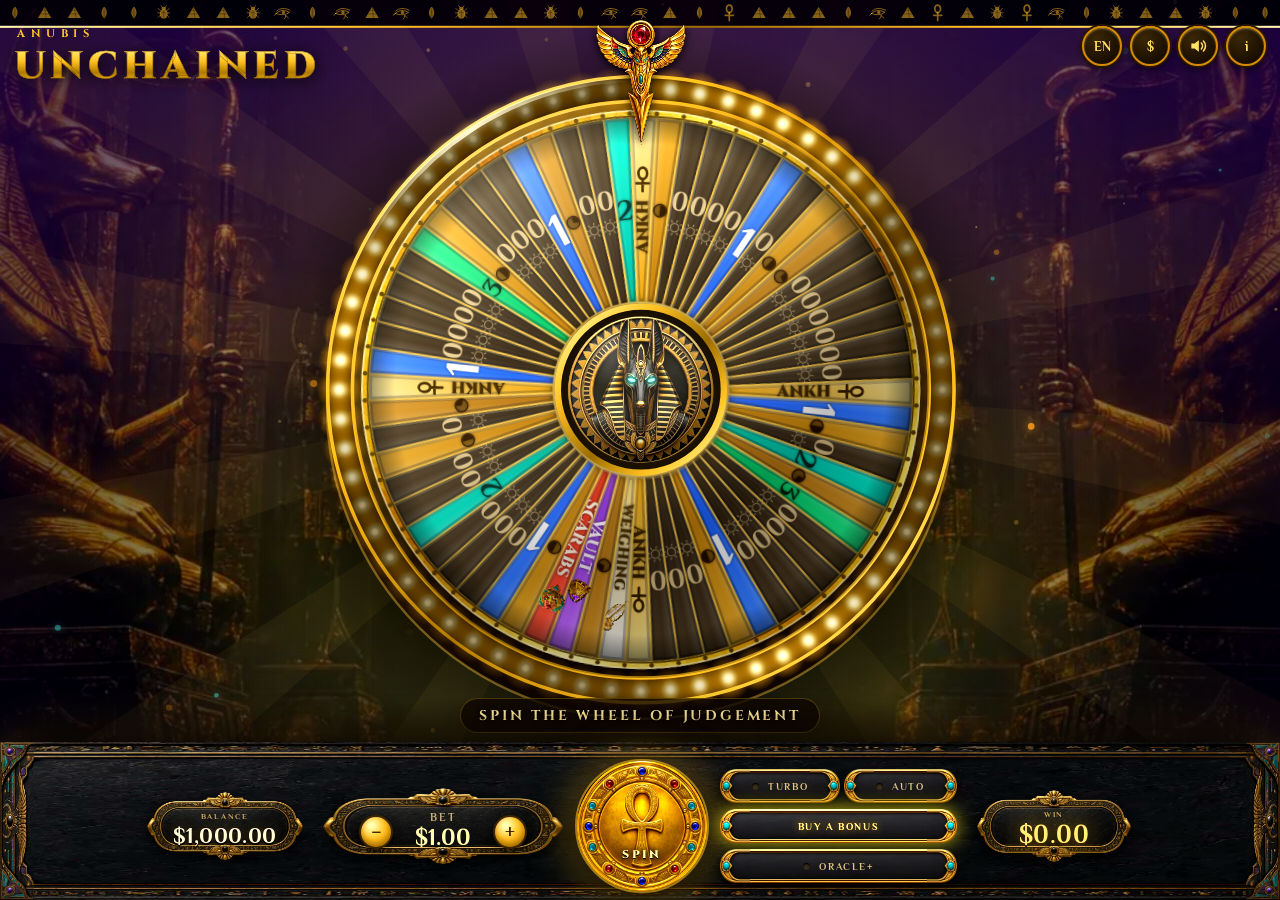
==== index.html @ 52f57bf4 "Merge branch 'worktree-agent-aad7bbba3de5d3a50' into claude/laughing-davinci-33zu96" ====
<!doctype html>
<html lang="fr">
<head>
<meta charset="utf-8">
<meta name="viewport" content="width=device-width,initial-scale=1,maximum-scale=1,user-scalable=no,viewport-fit=cover">
<meta name="theme-color" content="#0b0907">
<title>Anubis Unchained</title>
<link rel="icon" href="data:image/svg+xml,%3Csvg xmlns='http://www.w3.org/2000/svg' viewBox='-14 -20 28 40'%3E%3Cg fill='none' stroke='%23e6b94a' stroke-width='4.6' stroke-linecap='round'%3E%3Cellipse cx='0' cy='-11' rx='7.4' ry='9.4'/%3E%3Cpath d='M0 -1.5V17M-10.5 5.5H10.5'/%3E%3C/g%3E%3C/svg%3E">
<link rel="preload" href="fonts/cinzel-latin-900-normal.woff2" as="font" type="font/woff2" crossorigin>
<link rel="stylesheet" href="css/style.css">
<link rel="stylesheet" href="css/rgs.css">
<link rel="stylesheet" href="css/replay.css">
</head>
<body>
<canvas id="stage" role="img" aria-label="Anubis Unchained, the wheel of judgement"></canvas>

<div id="ui">
  <header id="top">
    <div class="brand">
      <span class="b-small" data-i="brandTop">ANUBIS</span>
      <span class="b-big">UNCHAINED</span>
    </div>
    <div class="top-right">
      <button class="ibtn" id="btnLang" type="button" aria-label="Langue">FR</button>
      <button class="ibtn" id="btnCur" type="button" aria-label="Devise"></button>
      <button class="ibtn" id="btnSound" type="button" aria-label="Son" aria-expanded="false" aria-haspopup="dialog" aria-controls="mixer"><svg viewBox="0 0 24 24"><path id="sndPath" d="M4 9v6h4l5 4V5L8 9H4z"/><path id="sndWave" d="M16 8.5a5 5 0 0 1 0 7M18.5 6a8.5 8.5 0 0 1 0 12" fill="none" stroke="currentColor" stroke-width="1.8" stroke-linecap="round"/></svg></button>
      <button class="ibtn" id="btnInfo" type="button" aria-label="Infos" aria-haspopup="dialog" aria-controls="modal">i</button>
    </div>
  </header>
  <div id="mixer" hidden role="dialog" aria-labelledby="mxTitle">
    <h2 id="mxTitle">Son</h2><button class="x" id="mxClose" type="button" aria-label="Close">×</button>
    <div class="mx-row"><label for="mxVol" id="mxVolL">Volume</label><input id="mxVol" type="range" min="0" max="100" step="5"><b id="mxVolV"></b></div>
    <div class="mx-row"><label for="mxTone" id="mxToneL">Aigus</label><input id="mxTone" type="range" min="0" max="100" step="5"><b id="mxToneV"></b></div>
    <div class="mx-row"><label for="mxPitch" id="mxPitchL">Hauteur</label><input id="mxPitch" type="range" min="-12" max="12" step="1"><b id="mxPitchV"></b></div>
    <div class="mx-row mx-btns"><button id="mxMute" type="button" class="chip"></button><button id="mxMusic" type="button" class="chip"></button><button id="mxReset" type="button" class="chip"></button></div>
  </div>

  <div id="oracle" class="pill" role="status" aria-label="Oracle boost" hidden><svg><use href="#i-eye" width="100%" height="100%"/></svg><span id="oracleText"></span></div>
  <div id="status" role="status" aria-live="polite"><span id="statusText"></span></div>

  <div id="history" role="group" aria-label="Recent rounds"></div>

  <footer id="hud">
    <div class="stat" id="statBal"><label data-i="balance">SOLDE</label><b id="bal">0</b></div>
    <div class="betbox">
      <button class="step" id="betDn" type="button" aria-label="Decrease amount">−</button>
      <div class="betval"><label data-i="bet">MISE</label><b id="bet">0</b><small id="betCost"></small></div>
      <button class="step" id="betUp" type="button" aria-label="Increase amount">+</button>
    </div>
    <button id="spin" type="button" aria-label="Spin">
      <span class="ring"></span>
      <svg class="ank"><use href="#i-ankh" width="100%" height="100%"/></svg>
      <span class="spin-t" id="spinText">SPIN</span>
    </button>
    <div class="toggles">
      <button class="tgl" id="btnTurbo" type="button"><i></i><span data-i="turbo">TURBO</span></button>
      <button class="tgl" id="btnAuto" type="button"><i></i><span id="autoText">AUTO</span></button>
      <button class="tgl buy" id="btnBuy" type="button"><i></i><span id="buyText">ACHETER UN BONUS</span></button>
      <button class="tgl plus" id="btnPlus" type="button"><i></i><span id="plusText">ORACLE+</span></button>
    </div>
    <div class="stat win" id="statWin"><label data-i="win">GAIN</label><b id="win">0</b></div>
  </footer>

  <div id="modal" hidden>
    <div class="sheet" role="dialog" aria-modal="true">
      <button class="x" id="modalClose" type="button" aria-label="Close">×</button>
      <div id="modalBody"></div>
    </div>
  </div>
</div>

<svg width="0" height="0" style="position:absolute" aria-hidden="true">
  <symbol id="i-ankh" viewBox="-14 -20 28 40"><g fill="none" stroke="currentColor" stroke-width="4.6" stroke-linecap="round" stroke-linejoin="round"><ellipse cx="0" cy="-11" rx="7.4" ry="9.4"/><path d="M0 -1.5V17M-10.5 5.5H10.5"/></g></symbol>
  <symbol id="i-eye" viewBox="0 0 48 24"><g fill="none" stroke="currentColor" stroke-width="2.6" stroke-linecap="round" stroke-linejoin="round"><path d="M3 12Q22 -2 45 10Q26 24 3 12Z"/><circle cx="25" cy="11" r="4.4" fill="currentColor"/></g></symbol>
</svg>

<div id="splash" hidden><div class="spTxt"><div class="spSub1">ANUBIS</div><h1 class="spTitle">UNCHAINED</h1><p class="spSub" id="spSub"></p><button class="spBtn" id="spBtn" type="button"></button><p class="spDemo" id="spDemo"></p></div></div>
<script src="js/math.js"></script>
<script src="js/rgs.js"></script>
<script src="js/art.js"></script>
<script src="js/audio.js"></script>
<script src="js/fx.js"></script>
<script src="js/i18n.js"></script>
<script src="js/social.js"></script>
<script src="js/currency.js"></script>
<script src="js/grade.js"></script>
<script src="js/imgs.js"></script>
<script src="js/game.js"></script>
<script src="js/bonuses.js"></script>
<script src="js/stats.js"></script>
<script src="js/rules.js"></script>
<script src="js/replay.js"></script>
<script src="js/main.js"></script>
</body>
</html>
---- css/style.css ----
@font-face{font-family:Cinzel;font-weight:600;font-display:block;src:url(../fonts/cinzel-latin-600-normal.woff2) format('woff2')}
@font-face{font-family:Cinzel;font-weight:700;font-display:block;src:url(../fonts/cinzel-latin-700-normal.woff2) format('woff2')}
@font-face{font-family:Cinzel;font-weight:900;font-display:block;src:url(../fonts/cinzel-latin-900-normal.woff2) format('woff2')}
@font-face{font-family:Philosopher;font-weight:400;font-display:block;src:url(../fonts/philosopher-latin-400-normal.woff2) format('woff2')}
@font-face{font-family:Philosopher;font-weight:700;font-display:block;src:url(../fonts/philosopher-latin-700-normal.woff2) format('woff2')}

:root{
  --f-title:Cinzel,"Trajan Pro",Georgia,serif; --f-num:Philosopher,Cinzel,Georgia,serif; --f-text:Philosopher,Georgia,serif;
  --ink:#0b0907; --obsid:#14100c; --obsid2:#1d1710; --line:rgba(230,185,74,.28);
  --gold:#e6b94a; --gold-hi:#fff1b8; --gold-lo:#8a6a1e; --gold-deep:#5b4311;
  --lapis:#2352b8; --turq:#18b5a4; --carn:#c8392b; --amet:#7b3fa6;
  --txt:#f6ead0; --dim:#b9a780;
  --gold-grad:linear-gradient(180deg,#fff1b8 0%,#e6b94a 38%,#9a7620 62%,#e6b94a 86%,#fff1b8 100%);
  --safe-b:env(safe-area-inset-bottom,0px);
  /* langage commun des menus */
  --edge:#b8861e; --r-card:14px; --pop:.16s; --tap:40px;
  --pnl:linear-gradient(180deg,#221a10,#100c08); --go:linear-gradient(180deg,#fff1b8,#e6b94a 55%,#c9962a);
  --frame:url(../img/hudframe.webp);
}
*{box-sizing:border-box;-webkit-tap-highlight-color:transparent}
html,body{margin:0;height:100%;background:var(--ink);color:var(--txt);font-family:var(--f-text);overflow:hidden;overscroll-behavior:none;touch-action:manipulation;user-select:none;-webkit-user-select:none}
#stage{position:fixed;inset:0;width:100%;height:100%;display:block}
#ui{position:fixed;inset:0;pointer-events:none;display:flex;flex-direction:column;justify-content:space-between}
#ui button,#ui .sheet,#history{pointer-events:auto}
button:focus-visible,input:focus-visible{outline:3px solid var(--gold-hi);outline-offset:3px}
button{font:inherit;color:inherit;cursor:pointer;border:0;background:none}
b,label{display:block}
label{font-size:11px;letter-spacing:.2em;text-transform:uppercase;color:var(--dim);font-weight:700}

/* ---------- barre haute ---------- */
#top{display:flex;justify-content:space-between;align-items:flex-start;padding:max(26px,calc(env(safe-area-inset-top) + 22px)) 14px 0}
.brand{display:flex;flex-direction:column;line-height:1;filter:drop-shadow(0 2px 8px #000)}
.b-small{font:700 11px var(--f-title);letter-spacing:.5em;color:var(--gold);margin-left:3px}
.b-big{font:900 clamp(22px,3.4vw,38px) var(--f-title);letter-spacing:.14em;background:var(--gold-grad);-webkit-background-clip:text;background-clip:text;color:transparent;-webkit-text-stroke:.5px rgba(91,67,17,.6)}
.top-right{display:flex;gap:8px}
.ibtn{width:40px;height:40px;border-radius:50%;display:grid;place-items:center;font:800 13px var(--f-text);color:var(--gold);background:radial-gradient(circle at 35% 30%,#2b2114,#0f0b07);border:1px solid var(--line);box-shadow:0 2px 10px #000a,inset 0 1px 0 rgba(255,241,184,.15);transition:.15s}
.ibtn:hover{border-color:var(--gold);transform:translateY(-1px)}
.ibtn svg{width:20px;height:20px;fill:currentColor}
.ibtn.off #sndWave{display:none}

/* ---------- statut / oracle ---------- */
#status{position:absolute;left:0;right:0;bottom:calc(var(--hud-h,110px) + 8px);display:flex;justify-content:center;pointer-events:none}
#statusText{padding:7px 18px;border-radius:99px;font:700 clamp(11px,1.6vw,14px) var(--f-title);letter-spacing:.2em;text-transform:uppercase;color:var(--gold-hi);background:linear-gradient(180deg,rgba(20,14,8,.78),rgba(8,6,4,.78));border:1px solid var(--line);text-shadow:0 1px 4px #000;transition:opacity .25s;max-width:92vw;text-align:center}
#statusText:empty{opacity:0}
#status{transition:opacity .18s}html.winov #status{opacity:0}   /* pas de pastille d'état par-dessus l'overlay de gain */
.pill{position:absolute;top:max(60px,calc(env(safe-area-inset-top) + 56px));left:50%;transform:translateX(-50%);display:flex;align-items:center;gap:10px;padding:8px 18px 8px 12px;border-radius:99px;pointer-events:none;
  background:linear-gradient(180deg,#3a2a12,#1a1208);border:1px solid var(--gold);box-shadow:0 0 28px rgba(230,185,74,.45),inset 0 1px 0 rgba(255,241,184,.4);font:900 clamp(13px,2vw,17px) var(--f-title);letter-spacing:.12em;color:var(--gold-hi);white-space:nowrap;animation:pillIn .5s cubic-bezier(.2,1.4,.4,1)}
.pill[hidden]{display:none}
.pill svg{width:34px;height:17px;color:var(--turq);flex:none}
@keyframes pillIn{from{transform:translate(-50%,-14px) scale(.6);opacity:0}to{transform:translate(-50%,0) scale(1);opacity:1}}

/* ---------- historique ---------- */
#history{position:absolute;left:14px;top:76px;display:flex;flex-direction:column;gap:5px;pointer-events:none}
.h-chip{min-width:46px;padding:4px 9px;border-radius:7px;font:800 12px var(--f-text);text-align:center;background:rgba(14,10,6,.8);border:1px solid var(--line);color:var(--dim);animation:chipIn .35s ease-out}
.h-chip.w{color:var(--gold-hi);border-color:rgba(230,185,74,.6)}
.h-chip.b{color:#fff;border-color:var(--turq);background:linear-gradient(90deg,rgba(24,181,164,.35),rgba(14,10,6,.8))}
.h-chip.z{opacity:.55}
@keyframes chipIn{from{transform:translateX(-20px);opacity:0}}
@media (max-width:760px){#history{flex-direction:row;top:auto;left:10px;right:10px;bottom:calc(var(--hud-h,130px) + 48px);justify-content:center}.h-chip{min-width:0;padding:3px 7px;font-size:11px}.h-chip:nth-child(n+7){display:none}}

/* ---------- HUD bas ---------- */
#hud{pointer-events:auto;display:grid;grid-template-columns:1fr auto auto auto 1fr;align-items:center;gap:clamp(10px,2.2vw,32px);padding:12px clamp(12px,3vw,40px) calc(12px + var(--safe-b));
  background:linear-gradient(180deg,rgba(11,9,7,0) 0,rgba(11,9,7,.88) 24%,#0b0907 100%);border-top:1px solid transparent;position:relative}
#hud::before{content:'';position:absolute;left:8%;right:8%;top:0;height:1px;background:linear-gradient(90deg,transparent,var(--gold),transparent);opacity:.6}
.stat b{font:600 clamp(20px,2.9vw,32px) var(--f-num);font-variant-numeric:tabular-nums;color:var(--txt);margin-top:2px;letter-spacing:.02em}
#statBal{justify-self:end;text-align:right}
.stat.win{justify-self:start}
.stat.win b{color:var(--gold-hi);text-shadow:0 0 18px rgba(230,185,74,.5)}
.stat.win.pop b{animation:winPop .5s cubic-bezier(.2,1.6,.4,1)}
@keyframes winPop{50%{transform:scale(1.25)}}
.betbox{display:flex;align-items:center;gap:10px;padding:6px 8px;border-radius:14px;background:linear-gradient(180deg,#1d1710,#100c08);border:1px solid var(--line)}
.betval{min-width:78px;text-align:center}
.betval b{font:600 clamp(18px,2.5vw,26px) var(--f-num);font-variant-numeric:tabular-nums;color:var(--gold-hi)}
.step{width:38px;height:38px;border-radius:10px;font:800 22px/1 var(--f-text);color:var(--gold);background:#2a2013;border:1px solid var(--line);transition:.12s}
.step:hover{background:#3a2c18}.step:active{transform:scale(.92)}
.step:disabled{opacity:.35;cursor:not-allowed}

#spin{position:relative;width:clamp(78px,10vw,104px);aspect-ratio:1;border-radius:50%;display:flex;flex-direction:column;align-items:center;justify-content:center;gap:3px;
  background:radial-gradient(circle at 35% 28%,#fff1b8 0,#e6b94a 34%,#c9962a 72%,#b8861e 100%);color:#140a00;
  box-shadow:0 0 0 3px #3a2a0c,0 0 0 5px var(--gold),0 8px 24px #000c,0 0 32px rgba(230,185,74,.4),inset 0 -6px 14px rgba(90,60,5,.55),inset 0 4px 8px rgba(255,255,255,.55);
  transition:transform .12s,filter .2s;animation:idle 2.4s ease-in-out infinite}
#spin .ank{width:30%;height:38%;filter:drop-shadow(0 1px 0 rgba(255,241,184,.8))}
.spin-t{font:900 clamp(9px,1.15vw,12px) var(--f-title);letter-spacing:.14em;line-height:1}
#spin .ring{position:absolute;inset:-9px;border-radius:50%;border:2px solid rgba(230,185,74,.55);animation:ring 2.4s ease-out infinite;pointer-events:none}
#spin:hover{filter:brightness(1.1)}#spin:active{transform:scale(.94)}
#spin:disabled{animation:none;filter:grayscale(.55) brightness(.7);cursor:default}
#spin:disabled .ring{display:none}
#spin.stop{animation:none;background:radial-gradient(circle at 35% 28%,#ffd0c4,#e0503a 40%,#8c1d12 100%);color:#fff}
@keyframes idle{50%{transform:scale(1.04)}}
@keyframes ring{from{transform:scale(.9);opacity:.9}to{transform:scale(1.28);opacity:0}}

.toggles{display:grid;grid-template-columns:auto auto;gap:7px}
.tgl.plus,.tgl.buy{grid-column:1/-1;justify-content:center}
.tgl.buy{color:#1a0f00;background:linear-gradient(180deg,#fff1b8,#e6b94a 55%,#c9962a);border-color:#fff1b8;box-shadow:0 0 14px rgba(230,185,74,.35)}
.tgl.buy i{display:none}
.tgl.buy:disabled{filter:grayscale(.7) brightness(.6);cursor:not-allowed}
.buyGrid{display:grid;grid-template-columns:repeat(auto-fit,minmax(150px,1fr));gap:12px;margin-top:14px}
.buyCard{display:flex;flex-direction:column;align-items:center;gap:6px;padding:28px 14px 34px;background:url(../img/plaque.webp) center/100% 100% no-repeat;border:0;text-align:center;transition:filter .15s,transform .15s;filter:drop-shadow(0 4px 8px rgba(0,0,0,.6))}
.buyCard:hover:not(:disabled){transform:translateY(-2px);filter:drop-shadow(0 0 14px rgba(230,185,74,.55)) brightness(1.12)}
.buyCard:focus-visible{outline-offset:-6px}
.buyCard:disabled{opacity:.4;cursor:not-allowed}
.buyCard canvas{width:72px;height:72px}
.buyCard h4{min-height:32px;display:grid;place-items:center;margin:0;font:900 13px var(--f-title);letter-spacing:.1em;color:var(--gold-hi)}
.buyCard small{font-size:11px;color:var(--dim);line-height:1.35;min-height:44px}
.buyCard .pr{font:600 clamp(18px,2vw,21px) var(--f-num);color:var(--gold-hi);font-variant-numeric:tabular-nums;white-space:nowrap;line-height:1.15}
.buyCard .pr i{display:block;font:700 12px var(--f-text);font-style:normal;color:var(--dim)}
.buyCard .go{margin-top:auto}
.betval small{display:block;font:700 10px var(--f-text);color:var(--turq);letter-spacing:.1em;margin-top:1px;min-height:12px}
.tgl{display:flex;align-items:center;gap:9px;padding:7px 12px;border-radius:99px;font:800 11px var(--f-text);letter-spacing:.14em;color:var(--dim);background:#14100c;border:1px solid var(--line);transition:.15s;white-space:nowrap}
.tgl i{width:9px;height:9px;border-radius:50%;background:#3a3126;box-shadow:inset 0 1px 2px #000}
.tgl.on{color:var(--gold-hi);border-color:var(--gold);background:linear-gradient(180deg,#2e2312,#171109)}
.tgl.on i{background:var(--turq);box-shadow:0 0 10px var(--turq)}

@media (max-width:760px),(max-width:900px) and (min-height:521px){
  #hud{grid-template-columns:1fr auto 1fr;grid-template-areas:"bal spin win" "bet bet tgl";row-gap:10px;padding-top:6px}
  #statBal{grid-area:bal;justify-self:start;text-align:left}.stat.win{grid-area:win;justify-self:end;text-align:right}
  #spin{grid-area:spin;width:84px}
  .betbox{grid-area:bet;justify-self:start}.toggles{grid-area:tgl;justify-self:end}
  .tgl{padding:7px 10px;font-size:10px}.betval{min-width:64px}.step{width:34px;height:34px}
  .brand .b-big{font-size:22px}.ibtn{width:36px;height:36px}
}
@media (max-height:520px) and (orientation:landscape){
  #top{padding-top:max(24px,calc(env(safe-area-inset-top) + 20px))}
  .brand .b-small{display:none}.brand .b-big{font-size:20px}.ibtn{width:32px;height:32px}
  #hud{grid-template-columns:1fr auto auto auto 1fr;grid-template-areas:none;gap:10px;row-gap:0;padding:4px 14px calc(4px + var(--safe-b))}
  #statBal,.stat.win,.betbox,#spin,.toggles{grid-area:auto}
  #statBal{justify-self:end;text-align:right}.stat.win{justify-self:start;text-align:left}
  .stat b{font-size:16px}label{font-size:9px}
  .betbox{padding:3px 5px;gap:6px}.step{width:28px;height:28px;font-size:18px}.betval{min-width:52px}.betval b{font-size:15px}.betval small{display:none}
  #spin{width:58px}#spin .ank{width:26%;height:34%}.spin-t{font-size:8px}#spin .ring{inset:-5px}
  .toggles{grid-template-columns:auto auto;gap:4px}.tgl.plus,.tgl.buy{grid-column:auto}.tgl{padding:4px 9px;font-size:9px;gap:6px}
  #history{display:none}
  #status{justify-content:flex-start;padding-left:12px;bottom:calc(var(--hud-h,80px) + 4px)}
  #statusText{max-width:max(96px,calc(50vw - 52vh - 16px));white-space:normal;text-align:left;font-size:10px;padding:4px 10px;letter-spacing:.12em}   /* ne dépasse pas la marge libre à gauche du plateau des bonus */
  html.pilltop #status{bottom:auto;top:58px}   /* Crypte : la légende occupe tout le bas, la pastille passe sous le logo */
  .pill{top:34px;font-size:12px;padding:5px 12px 5px 8px}
}


/* ======================= menus & fenêtres : un seul langage =======================
   cadre de basalte or (même image que le HUD), titre Cinzel, chips, bouton principal doré, ouverture/fermeture .16 s */
#modal{position:fixed;inset:0;pointer-events:auto;background:rgba(5,4,3,.86);display:grid;place-items:center;z-index:9;animation:mFade var(--pop) ease-out;
  padding:max(12px,env(safe-area-inset-top)) max(12px,env(safe-area-inset-right)) max(12px,var(--safe-b)) max(12px,env(safe-area-inset-left))}
#modal[hidden]{display:none}
@keyframes mFade{from{opacity:0}}
@keyframes mIn{from{opacity:0;transform:translateY(10px) scale(.97)}}
@keyframes mOut{to{opacity:0;transform:translateY(6px) scale(.98)}}
/* fermeture : l'attribut hidden est posé tout de suite (états, tests), la classe .closing ne fait que jouer la sortie */
#modal[hidden].closing{display:grid;pointer-events:none;animation:mOut var(--pop) ease-in forwards}
#mixer[hidden].closing{display:block;pointer-events:none;animation:mOut var(--pop) ease-in forwards}
.sheet,#mixer{border:solid;border-width:20px 34px;border-image:var(--frame) 22% 14% fill / 20px 34px stretch;color:var(--txt);box-shadow:0 14px 50px rgba(0,0,0,.75);animation:mIn var(--pop) ease-out}
.sheet{position:relative;width:min(760px,100%);max-height:min(88vh,100%);overflow:auto;overscroll-behavior:contain;padding:16px clamp(8px,3vw,22px) 20px}
.sheet h2,#mixer h2{margin:0 0 4px;padding-right:44px;font:900 clamp(17px,4.8vw,22px)/1.25 var(--f-title);letter-spacing:.14em;color:var(--gold-hi)}
.sheet h3{margin:20px 0 8px;font:800 12px var(--f-text);letter-spacing:.2em;text-transform:uppercase;color:var(--gold)}
.sheet p{margin:6px 0;font-size:14px;line-height:1.55;color:var(--txt)}
.sheet p.sub{color:var(--dim)}
.x{position:absolute;right:4px;top:4px;width:var(--tap);height:var(--tap);display:grid;place-items:center;border-radius:50%;font-size:22px;line-height:1;color:var(--gold);background:radial-gradient(circle at 35% 28%,#3a2c16,#120d07);border:2px solid var(--edge);box-shadow:0 0 0 2px #2a1c06,0 3px 10px #000a;transition:border-color .15s}
.x:hover{border-color:var(--gold-hi)}
.sheet table{width:100%;border-collapse:collapse;font-size:13px}
.sheet td,.sheet th{padding:7px 8px;border-bottom:1px solid rgba(230,185,74,.14);text-align:left}
.sheet th{font:800 10px var(--f-text);letter-spacing:.16em;color:var(--dim);text-transform:uppercase}
.sheet td.n{font-variant-numeric:tabular-nums;color:var(--gold-hi);font-weight:800}
.sw{display:inline-block;width:12px;height:12px;border-radius:3px;margin-right:8px;vertical-align:-1px}
.kv{display:grid;grid-template-columns:repeat(auto-fit,minmax(150px,1fr));gap:10px;margin-top:10px}
.kv div{padding:10px 12px;border-radius:10px;background:#0f0b07;border:1px solid var(--line)}
.kv b{font:800 18px var(--f-text);color:var(--gold-hi);margin-top:3px}
.opt{display:flex;justify-content:space-between;align-items:center;flex-wrap:wrap;gap:6px 14px;padding:9px 0;border-bottom:1px solid rgba(230,185,74,.12);font-size:14px}
.chips{display:flex;gap:6px;flex-wrap:wrap}
.acts{display:flex;gap:8px;flex-wrap:wrap;margin-top:16px}
/* chips (réglages, mixeur, fenêtres) et bouton principal (acheter, réglages, lancer le bonus) : une seule forme partout */
.chips button,.chip{min-height:var(--tap);padding:0 14px;border-radius:99px;border:1px solid var(--line);font:800 12px var(--f-text);color:var(--dim);background:#14100c;cursor:pointer;transition:border-color .15s,background .15s}
.chips button:hover,.chip:hover{border-color:var(--gold)}
.chips button.on,.chip.on{color:#2a1a02;background:var(--gold);border-color:var(--gold)}
.btn-go,.buyCard .go{display:inline-grid;place-items:center;min-height:var(--tap);padding:0 22px;border-radius:99px;font:900 12px var(--f-title);letter-spacing:.14em;color:#140a00;background:var(--go);box-shadow:inset 0 0 0 2px #fff1b8,0 4px 14px rgba(230,185,74,.35)}
.btn-go:hover{filter:brightness(1.08)}
.buyCard .go{min-height:34px;padding:0 16px;font-size:11px}

/* grands écrans : fenêtres plus larges et texte plus gros */
@media (min-width:1800px){.sheet{width:980px}.sheet p,.opt,.sheet table{font-size:16px}.buyCard small{font-size:12px}.chips button,.chip{font-size:13px}}

/* mixeur de son : même cadre, même titre, même chips que les fenêtres */
#mixer{position:absolute;top:calc(max(26px,env(safe-area-inset-top) + 22px) + 48px);right:10px;z-index:30;width:min(320px,calc(100vw - 20px));max-height:calc(100dvh - 120px);overflow:auto;padding:8px 4px 6px;pointer-events:auto;border-width:14px 22px;border-image-width:14px 22px;background:none}
#mixer[hidden]{display:none}
#mixer .x{right:0;top:0}
#mixer h2{margin:0;min-height:var(--tap);display:flex;align-items:center;font-size:16px}
.mx-row{display:grid;grid-template-columns:72px 1fr 44px;align-items:center;gap:8px;min-height:var(--tap);font:700 12px var(--f-text)}
.mx-row label{color:#cdb98a;letter-spacing:.1em}.mx-row b{text-align:right;color:var(--gold-hi)}
.mx-row input[type=range]{width:100%;accent-color:var(--gold);height:var(--tap);cursor:pointer;margin:0}
.mx-btns{grid-template-columns:repeat(3,minmax(0,1fr));padding-top:6px;gap:6px}
.mx-btns .chip{padding:0 4px}
.mx-grade{grid-template-columns:1fr;gap:0}.mx-chips{display:grid;grid-template-columns:repeat(4,1fr);gap:4px}.mx-chips .chip{padding:0 2px;font-size:11px}
/* téléphone en paysage : le mixeur passe sur deux colonnes pour tenir sous la barre du haut */
@media (max-height:520px) and (orientation:landscape){
  #mixer{top:56px;width:min(560px,calc(100vw - 20px));display:grid;grid-template-columns:1fr 1fr;gap:0 18px;max-height:calc(100dvh - 64px)}
  #mixer[hidden]{display:none}
  #mixer h2,.mx-grade,.mx-btns{grid-column:1/-1}.mx-grade{grid-template-columns:72px 1fr;align-items:center;gap:8px}
  .mx-row:not(.mx-btns):not(.mx-grade){grid-template-columns:62px 1fr 38px}
}

@media (prefers-reduced-motion:reduce){#spin,#spin .ring,#modal,.sheet,#mixer{animation:none}#modal[hidden].closing,#mixer[hidden].closing{display:none}.buyCard,.x,.chip,.chips button{transition:none}}

/* écran d'accueil */
#splash{position:fixed;inset:0;z-index:50;background:#050308 center/cover no-repeat;display:flex;align-items:flex-end;justify-content:center;transition:opacity .9s ease,transform .9s ease;cursor:pointer}
#splash[hidden]{display:none}
#splash::before{content:'';position:absolute;inset:0;background:linear-gradient(180deg,rgba(5,3,8,.15) 0%,rgba(5,3,8,0) 35%,rgba(5,3,8,.55) 68%,rgba(5,3,8,.92) 100%)}
#splash.out{opacity:0;transform:scale(1.06);pointer-events:none}
.spTxt{position:relative;text-align:center;padding:0 16px max(28px,env(safe-area-inset-bottom));max-width:92vw}
.spSub1{font:700 clamp(14px,2.6vw,24px) var(--f-title);letter-spacing:.5em;color:#e8d6a4;text-shadow:0 2px 12px #000}
.spTitle{margin:0;font:900 clamp(54px,12vw,138px)/1 var(--f-title);letter-spacing:.08em;background:linear-gradient(180deg,#fffbe0 5%,#f6c850 45%,#b8861e 62%,#ffe596 100%);-webkit-background-clip:text;background-clip:text;color:transparent;filter:drop-shadow(0 4px 0 #3a2706) drop-shadow(0 0 28px rgba(230,185,74,.55))}
.spSub{margin:6px 0 18px;font:600 clamp(13px,2vw,18px) var(--f-text);letter-spacing:.3em;text-transform:uppercase;color:#cdb98a}
.spBtn{font:900 clamp(15px,2.2vw,20px) var(--f-title);letter-spacing:.3em;color:#140a00;padding:14px 44px;border:0;border-radius:999px;background:linear-gradient(180deg,#fff3c4,#f0c24a 55%,#c8901e);box-shadow:0 0 0 2px #fff1b8 inset,0 8px 28px rgba(230,185,74,.45);cursor:pointer;animation:spPulse 2.2s ease-in-out infinite}
@keyframes spPulse{50%{box-shadow:0 0 0 2px #fff1b8 inset,0 8px 44px rgba(230,185,74,.8)}}
.spDemo{margin:14px 0 0;font:500 11px var(--f-text);letter-spacing:.12em;color:#9a8a68}
@media (prefers-reduced-motion:reduce){.spBtn{animation:none}#splash{transition:none}}

/* ======================= HUD illustré (art généré) ======================= */
#hud{isolation:isolate;background:none;padding:26px clamp(34px,4.4vw,64px) calc(16px + var(--safe-b));gap:clamp(8px,1.6vw,22px)}
#hud::before{content:'';position:absolute;inset:0;left:0;right:0;top:0;height:auto;z-index:-1;opacity:1;background:none;
  border-style:solid;border-width:20px 34px;border-image:url(../img/hudframe.webp) 22% 14% fill / 20px 34px stretch;
  box-shadow:0 -22px 40px -10px rgba(5,3,8,.85);filter:drop-shadow(0 -2px 10px rgba(230,185,74,.18))}
.stat,.betbox{background:url(../img/plaque.webp) center/100% 100% no-repeat;border:0;border-radius:0;min-width:clamp(112px,12vw,158px);padding:21px 26px 12px;text-align:center;filter:drop-shadow(0 4px 8px rgba(0,0,0,.6))}
.stat label{font:800 8px var(--f-text);letter-spacing:.22em;color:#bfa56a;display:block;line-height:1}
.stat b{display:block;font:600 clamp(19px,2.2vw,26px)/1.1 var(--f-num);text-shadow:0 2px 0 #000,0 0 14px rgba(230,185,74,.25);white-space:nowrap}
.stat.win{justify-self:start}.stat.win b{color:#ffe08a;text-shadow:0 2px 0 #3a2706,0 0 20px rgba(255,200,60,.6)}
.betbox{min-width:clamp(168px,17vw,220px);padding:23px 24px 8px;gap:6px}
.betval{min-width:0;flex:1}
.step{width:34px;height:34px;border-radius:50%;font:900 20px/1 var(--f-text);color:#2a1a00;border:0;
  background:radial-gradient(circle at 35% 28%,#fff6c8,#e6b94a 45%,#a8761a);box-shadow:0 0 0 2px #3a2a0c,0 3px 8px #000a,inset 0 -3px 6px rgba(90,60,5,.5)}
.step:hover{background:radial-gradient(circle at 35% 28%,#fffbe0,#f6cf60 45%,#b8861e)}
#spin{background:none;box-shadow:none;border-radius:50%;width:clamp(86px,10.5vw,116px);filter:drop-shadow(0 6px 14px #000c) drop-shadow(0 0 18px rgba(230,185,74,.5));color:#fff1b8}
#spin::before{content:'';position:absolute;inset:-6%;background:url(../img/spinbtn.webp) center/contain no-repeat;z-index:0;transition:filter .2s}
#spin>*{position:relative;z-index:1}
#spin .ank{display:none}
#spin .spin-t{position:absolute;left:0;right:0;bottom:19%;text-align:center;font:900 clamp(8px,1vw,11px) var(--f-title);letter-spacing:.2em;color:#fff1b8;text-shadow:0 1px 0 #000,0 0 6px #000,0 0 10px rgba(0,0,0,.9)}
#spin.stop{background:none}#spin.stop::before{filter:hue-rotate(158deg) saturate(1.6) brightness(.95)}
#spin:disabled{filter:grayscale(.5) brightness(.7) drop-shadow(0 6px 14px #000c)}
.toggles{gap:6px 4px}
.tgl{border:0;border-style:solid;border-width:0 30px;border-image:url(../img/pill.webp) 0 34% 0 34% fill / 0 30px stretch;background:none;border-radius:0;height:34px;padding:0 2px;color:#cdb98a;font:800 10px var(--f-text);letter-spacing:.16em;justify-content:center;filter:drop-shadow(0 3px 5px rgba(0,0,0,.6))}
.tgl i{width:7px;height:7px}
.tgl.on{background:none;border-color:transparent;color:#fff1b8;filter:drop-shadow(0 0 8px rgba(111,240,221,.7)) brightness(1.15)}
.tgl.buy{background:none;border-color:transparent;color:#ffe08a;box-shadow:none;filter:drop-shadow(0 0 10px rgba(255,200,60,.7)) brightness(1.2);text-shadow:0 0 8px rgba(255,200,60,.6);animation:buyGlow 2.6s ease-in-out infinite}
@keyframes buyGlow{50%{filter:drop-shadow(0 0 16px rgba(255,200,60,.95)) brightness(1.4)}}
.tgl:hover:not(:disabled){filter:brightness(1.3) drop-shadow(0 0 8px rgba(230,185,74,.6))}
.ibtn{background:radial-gradient(circle at 35% 28%,#3a2c16,#120d07);color:#f1d27a;border:2px solid #b8861e;box-shadow:0 0 0 2px #2a1c06,0 3px 10px #000a,inset 0 1px 2px rgba(255,241,184,.35)}
@media (max-width:900px) and (min-height:521px),(max-width:760px) and (orientation:portrait){
  #hud{padding:22px 22px calc(12px + var(--safe-b));grid-template-columns:repeat(6,minmax(0,1fr));grid-template-areas:"bal bal spin spin win win" "bet bet bet tgl tgl tgl";gap:8px 6px;justify-items:stretch}
  #hud::before{border-width:16px 24px;border-image-width:16px 24px}
  #statBal,.stat.win{grid-area:auto;justify-self:stretch;text-align:center}#statBal{grid-area:bal}.stat.win{grid-area:win}
  #spin{grid-area:spin;justify-self:center}
  .betbox{grid-area:bet;justify-self:stretch}.toggles{grid-area:tgl;justify-self:stretch}
  .stat,.betbox{min-width:0;padding:15px 16px 8px}.stat b{font-size:17px}
  #spin{width:80px!important}
  .betbox{padding:14px 10px 8px;justify-content:space-between}
  .toggles{grid-template-columns:minmax(0,1fr) minmax(0,1fr);min-width:0}.tgl{min-width:0;width:100%;box-sizing:border-box}.tgl.buy,.tgl.plus{grid-column:1/-1}
  .tgl{border-width:0 20px;border-image-width:0 20px;height:26px;font-size:8.5px;letter-spacing:.1em}
}
@media (max-height:520px) and (orientation:landscape){
  #hud{padding:10px 26px calc(3px + var(--safe-b));gap:6px}
  #hud::before{border-width:8px 18px;border-image-width:8px 18px}
  .stat,.betbox{padding:9px 12px 3px;min-width:78px}.stat label{font-size:6px}.stat b{font-size:13px}
  .betbox{min-width:112px}.step{width:22px;height:22px;font-size:14px}
  #spin{width:54px!important}#spin .spin-t{font-size:6px;bottom:20%}
  .toggles{gap:3px 3px}
  .tgl{border-width:0 14px;border-image-width:0 14px;height:20px;font-size:7px;letter-spacing:.1em}.tgl i{display:none}
}

/* compte à rebours de l'auto (sur le bouton AUTO) + textes recadrés */
.autoCount{display:inline-block;margin-left:2px;font:700 17px/1 var(--f-num);letter-spacing:.02em;color:#fff1b8;text-shadow:0 0 10px rgba(111,240,221,.9);animation:autoPop .45s cubic-bezier(.2,1.6,.4,1)}
@keyframes autoPop{0%{transform:scale(1.7);opacity:.3}100%{transform:scale(1);opacity:1}}
.stat,.stat.win,#statBal{text-align:center}
.stat{display:flex;flex-direction:column;align-items:center;justify-content:center}
.betbox{padding:23px 38px 14px;align-items:center;gap:4px}
.betbox .step{width:30px;height:30px;font-size:18px;flex:none;margin-top:3px}
.betval{display:flex;flex-direction:column;align-items:center;flex:1;min-width:0}
.betval b{font-size:clamp(17px,2.2vw,24px)}
.betval small{font:700 9px/1 var(--f-text);margin-top:2px;min-height:9px}
@media (max-width:760px),(max-width:900px) and (min-height:521px){.betbox{padding:15px 28px 10px}.betbox .step{width:26px;height:26px}}
@media (max-height:520px) and (orientation:landscape){.betbox{padding:11px 22px 5px}.betbox .step{width:20px;height:20px;font-size:14px;margin-top:1px}}

.betval small{display:none}

.tgl.ultra{color:#fff;filter:drop-shadow(0 0 10px rgba(255,120,60,.85)) brightness(1.25)}

/* montants longs (gros soldes, gain max x plus grosse mise) : la police rétrécit pour rester dans la plaque */
.stat b[data-l="1"],.betval b[data-l="1"]{zoom:.9}
.stat b[data-l="2"],.betval b[data-l="2"]{zoom:.78}
.stat b[data-l="3"],.betval b[data-l="3"]{zoom:.66}
.betval b[data-l="4"]{zoom:.56}
.betval b[data-l="5"]{zoom:.47}.betval b[data-l="6"]{zoom:.4}
/* barre du haut : 5 boutons (langue, devise, son, mixeur, infos) sur téléphone */
@media (max-width:760px){.top-right{gap:5px}.ibtn{width:33px;height:33px}#btnCur{font-size:15px}}
@media (max-width:400px){.brand .b-big{font-size:19px}.top-right{gap:4px}.ibtn{width:31px;height:31px}}
/* devise : symbole long (CA$, MX$, SC, GC, code) dans le bouton rond */
#btnCur[data-l="1"]{font-size:11px;letter-spacing:-.2px}
@media (max-width:400px){.betbox{padding-left:20px;padding-right:20px}}
@media (min-width:761px) and (min-height:521px){.betbox{min-width:clamp(196px,19vw,240px)}}

/* ---------- correctifs visuels / accessibilité ---------- */
/* zones tactiles >= 40 px : la zone cliquable déborde du dessin sans le changer */
.ibtn,.step,.tgl{position:relative}
.ibtn::after,.step::after{content:'';position:absolute;inset:-5px}
.tgl::after{content:'';position:absolute;inset:-7px -3px}
/* très petits écrans : le titre ne passe plus sous les boutons du haut */
@media (max-width:380px){.brand .b-big{font-size:16px;letter-spacing:.08em}.b-small{letter-spacing:.35em}}
/* tablette portrait (761-900 px) : HUD sur deux rangées comme le téléphone, mais resserré au centre pour ne pas étirer les plaques */
@media (min-width:761px) and (max-width:900px) and (min-height:521px){#hud{padding-left:clamp(22px,13vw,110px);padding-right:clamp(22px,13vw,110px)}}

/* ======================= fenêtre flottante 400×225 (popout S) : tout se miniaturise, rien ne déborde ======================= */
@media (max-height:260px){
  #top{padding:max(9px,calc(env(safe-area-inset-top) + 6px)) 8px 0}
  .brand .b-big{font-size:14px;letter-spacing:.06em}.brand .b-small{display:none}
  .top-right{gap:4px}.ibtn{width:26px;height:26px;font-size:11px}.ibtn svg{width:15px;height:15px}#btnCur{font-size:12px}
  .pill{top:30px;font-size:10px;padding:3px 9px 3px 6px;gap:5px}.pill svg{width:22px;height:11px}
  #status{bottom:calc(var(--hud-h,64px) + 2px)}
  #statusText{font-size:8px;padding:2px 8px;max-width:34vw;letter-spacing:.08em}
  #hud{grid-template-columns:minmax(0,1fr) minmax(0,1.5fr) auto minmax(0,1.9fr) minmax(0,1fr);gap:3px;padding:8px 13px calc(2px + var(--safe-b))}
  #hud::before{border-width:6px 12px;border-image-width:6px 12px}
  .stat,.betbox{min-width:0;padding:8px 5px 3px}.stat label{font-size:5px;letter-spacing:.12em}.stat b{font-size:11px}
  .betbox{padding:9px 9px 3px;gap:2px}.betbox .step{width:17px;height:17px;font-size:12px;margin-top:0}.betval b{font-size:12px}
  .betval label{font-size:5px}
  #spin{width:42px!important}#spin .spin-t{font-size:5px;bottom:22%}#spin .ring{display:none}
  .toggles{grid-template-columns:minmax(0,1fr) minmax(0,1fr);gap:2px 2px}.tgl.plus,.tgl.buy{grid-column:1/-1}
  .tgl{height:15px;font-size:6.5px;letter-spacing:.06em;border-width:0 9px;border-image-width:0 9px;gap:0}.tgl i{display:none}
  .autoCount{font-size:9px}
  .sheet{border-width:10px 16px;border-image-width:10px 16px;max-height:100%;padding:6px 6px 8px}
  .sheet h2{font-size:12px}.sheet h3{margin:10px 0 4px;font-size:9px}.sheet p,.opt,.sheet table{font-size:10px;line-height:1.35}
  .x{width:30px;height:30px;font-size:16px}
  :root{--tap:28px}
  .buyGrid{grid-template-columns:repeat(4,minmax(0,1fr));gap:4px;margin-top:6px}.buyCard{padding:12px 4px 14px;gap:2px}.buyCard canvas{display:none}.buyCard h4{font-size:7px;min-height:18px}.buyCard small{display:none}.buyCard .pr{font-size:10px}.buyCard .go{min-height:20px;font-size:7px;padding:0 6px}
  .chips button,.chip{min-height:30px;padding:0 9px;font-size:9px}
  #mixer{top:40px;width:min(380px,calc(100vw - 16px));max-height:calc(100dvh - 46px)}
  #mixer h2{min-height:22px;font-size:12px}.mx-row{min-height:24px;font-size:10px}.mx-row input[type=range]{height:24px}.mx-btns{padding-top:2px}.mx-chips .chip{font-size:9px}
  .kv{grid-template-columns:repeat(2,minmax(0,1fr));gap:4px}.kv div{padding:4px 8px}.kv b{font-size:12px}
}

/* règles détaillées (js/rules.js) : tableaux défilants, guide des boutons, avertissement */
.sheet h4.rh{margin:14px 0 4px;font:800 13px var(--f-text);letter-spacing:.12em;color:var(--gold-hi)}
.sheet .tw{overflow-x:auto;margin:6px 0 10px}
.sheet table.modes small{display:block;margin-top:2px;font-size:11px;line-height:1.35;color:var(--dim)}
.sheet table.modes td:first-child{min-width:160px}
.sheet .guide{margin:6px 0;display:grid;grid-template-columns:minmax(80px,max-content) 1fr;gap:6px 14px;font-size:13px;line-height:1.45}
.sheet .guide dt{font-weight:800;color:var(--gold-hi)}.sheet .guide dd{margin:0}
.sheet p.disc{padding:10px 12px;border:1px solid var(--line);border-radius:10px;background:#0f0b07;font-size:12px;color:var(--dim)}
@media (max-width:520px){.sheet .guide{grid-template-columns:1fr;gap:0}.sheet .guide dd{margin:0 0 8px}}
/* bande de réglages du son : fixe sous la barre haute (portrait / écrans hauts), popover en paysage téléphone */
#mixer.docked{top:calc(max(26px,env(safe-area-inset-top) + 22px) + 46px);left:10px;right:10px;width:auto;display:grid;grid-template-columns:repeat(3,1fr);gap:4px 12px;padding:5px 12px 6px;border-radius:14px;z-index:5}
#mixer.docked[hidden]{display:none}
#mixer.docked .mx-row{grid-template-columns:1fr auto;grid-template-rows:auto auto;gap:0 6px;padding:0}
#mixer.docked .mx-row label{font-size:9px}
#mixer.docked .mx-row input[type=range]{grid-column:1/3;height:20px}
#mixer.docked .mx-btns,#mixer.docked .mx-grade{display:none}
@media (min-width:1000px){#mixer.docked{top:max(26px,calc(env(safe-area-inset-top) + 22px));left:330px;right:290px;padding:4px 14px;gap:0 18px;border-radius:99px;height:40px;align-items:center}
#mixer.docked .mx-row{grid-template-columns:auto 1fr auto;grid-template-rows:auto;gap:0 8px}
#mixer.docked .mx-row input[type=range]{grid-column:auto}}

/* ===== Langues (bloc séparé : sélecteur de langue, polices de repli, arabe RTL) ===== */
html[data-lang=ar]{--f-title:Cinzel,"Noto Naskh Arabic","Geeza Pro","Segoe UI",Tahoma,sans-serif;--f-num:Philosopher,Cinzel,"Noto Naskh Arabic","Segoe UI",Tahoma,sans-serif;--f-text:Philosopher,"Noto Naskh Arabic","Segoe UI",Tahoma,sans-serif}
html[data-lang=hi]{--f-title:Cinzel,"Noto Sans Devanagari","Kohinoor Devanagari","Nirmala UI",Mangal,sans-serif;--f-num:Philosopher,Cinzel,"Noto Sans Devanagari","Nirmala UI",sans-serif;--f-text:Philosopher,"Noto Sans Devanagari","Nirmala UI",Mangal,sans-serif}
html[data-lang=ja]{--f-title:Cinzel,"Hiragino Sans","Yu Gothic",Meiryo,"Noto Sans CJK JP",sans-serif;--f-num:Philosopher,Cinzel,"Hiragino Sans","Yu Gothic",Meiryo,sans-serif;--f-text:Philosopher,"Hiragino Sans","Yu Gothic",Meiryo,"Noto Sans CJK JP",sans-serif}
html[data-lang=ko]{--f-title:Cinzel,"Apple SD Gothic Neo","Malgun Gothic","Noto Sans CJK KR",sans-serif;--f-num:Philosopher,Cinzel,"Apple SD Gothic Neo","Malgun Gothic",sans-serif;--f-text:Philosopher,"Apple SD Gothic Neo","Malgun Gothic","Noto Sans CJK KR",sans-serif}
html[data-lang=zh]{--f-title:Cinzel,"PingFang SC","Microsoft YaHei","Noto Sans CJK SC",sans-serif;--f-num:Philosopher,Cinzel,"PingFang SC","Microsoft YaHei",sans-serif;--f-text:Philosopher,"PingFang SC","Microsoft YaHei","Noto Sans CJK SC",sans-serif}
html[data-lang=ar] *,html[data-lang=hi] *{letter-spacing:0 !important}
html[data-lang=ar] label,html[data-lang=hi] label,html[data-lang=ja] label,html[data-lang=ko] label,html[data-lang=zh] label{text-transform:none}
/* arabe : le document est en dir="rtl" (texte courant, fenêtres) ; la structure du HUD et du canvas reste dans son ordre d'origine */
html[dir=rtl] #stage,html[dir=rtl] #hud,html[dir=rtl] #top,html[dir=rtl] #mixer,html[dir=rtl] #history,html[dir=rtl] canvas{direction:ltr}
html[dir=rtl] #stage *,html[dir=rtl] #hud *,html[dir=rtl] #top *{unicode-bidi:plaintext}
html[dir=rtl] #modal .sheet{direction:rtl;text-align:right}
#langMenu{position:fixed;z-index:60;display:grid;grid-template-columns:repeat(2,minmax(0,1fr));gap:4px;padding:8px;max-width:min(92vw,360px);max-height:70vh;overflow:auto;border-radius:12px;background:linear-gradient(180deg,#2a1d0c,#150e06);border:1px solid var(--gold);box-shadow:0 10px 30px rgba(0,0,0,.6);direction:ltr}
#langMenu button{font:700 14px var(--f-text);color:var(--txt);background:transparent;border:1px solid transparent;border-radius:8px;padding:9px 12px;text-align:start;cursor:pointer;min-height:40px;white-space:nowrap}
#langMenu button[lang=ar]{text-align:end;direction:rtl}
#langMenu button:hover,#langMenu button:focus-visible{background:rgba(230,185,74,.16);border-color:var(--gold);outline:none}
#langMenu button[aria-selected=true]{color:var(--gold);border-color:rgba(230,185,74,.5)}
html[dir=rtl] .sheet .x{right:auto;left:4px}
---- css/rgs.css ----
/* Blocage de connexion RGS : plein écran, rien n'est jouable derrière */
#rgsBlock,#tabBlock{position:fixed;inset:0;z-index:40;display:grid;place-items:center;padding:16px;background:rgba(5,4,3,.94);pointer-events:auto}
#rgsBlock[hidden],#tabBlock[hidden]{display:none}
#rgsBlock .sheet,#tabBlock .sheet{max-width:520px}
---- css/replay.css ----
/* Mode replay (?replay=true) : le HUD de jeu disparaît, une barre « replay » prend sa place (mise, coût réel, lecture, résultat). */
.replay #hud>*:not(#rp),.replay #history,.replay #btnInfo,.replay #btnLang,.replay #btnCur{display:none!important}
.replay #hud{display:flex;justify-content:center;align-items:center}
#rp{display:grid;grid-template-columns:minmax(0,1.8fr) auto minmax(0,1fr);gap:clamp(8px,1.6vw,22px);align-items:center;width:100%;max-width:940px}
.rp-plate{background:url(../img/plaque.webp) center/100% 100% no-repeat;padding:24px 38px 17px;text-align:center;filter:drop-shadow(0 4px 8px rgba(0,0,0,.6));min-width:0}
#rpBet{font:600 clamp(13px,1.8vw,19px)/1.15 var(--f-num);color:var(--gold-hi);text-shadow:0 2px 0 #000;overflow-wrap:anywhere}
#rpSub{display:block;margin-top:3px;font:700 clamp(9px,1.1vw,11px)/1.2 var(--f-text);letter-spacing:.12em;text-transform:uppercase;color:var(--dim)}
.rp-go{min-height:48px;padding:0 clamp(18px,3vw,36px);font-size:clamp(12px,1.5vw,15px);white-space:nowrap}
.rp-go:disabled{filter:grayscale(.5) brightness(.75);cursor:default}
.rp-res{visibility:hidden}.rp-res.on{visibility:visible}
.rp-res label{font:800 8px var(--f-text);letter-spacing:.22em;color:#bfa56a;line-height:1}
#rpResV{margin-top:3px;font:600 clamp(16px,2.2vw,26px)/1.1 var(--f-num);color:var(--txt);text-shadow:0 2px 0 #000;white-space:nowrap}
.rp-res.win #rpResV{color:#ffe08a;text-shadow:0 2px 0 #3a2706,0 0 20px rgba(255,200,60,.6)}
.rp-badge{position:absolute;left:50%;top:max(8px,env(safe-area-inset-top));transform:translateX(-50%);padding:2px 12px;border-radius:99px;font:900 10px var(--f-title);letter-spacing:.3em;color:#140a00;background:var(--go);pointer-events:none}
#rpMsg{position:absolute;left:50%;top:42%;transform:translate(-50%,-50%);max-width:min(560px,86vw);padding:14px 22px;border-radius:14px;text-align:center;font:700 clamp(13px,2vw,17px)/1.4 var(--f-text);color:var(--gold-hi);background:rgba(10,7,4,.9);border:1px solid var(--line);pointer-events:none;z-index:5}
#rpMsg[hidden]{display:none}
#rpMsg.err{color:#ffb3a6;border-color:#c8392b}
@media (max-width:760px),(max-width:900px) and (min-height:521px){
  #rp{grid-template-columns:minmax(0,1fr) minmax(0,1fr);grid-template-areas:"info info" "go res";gap:8px 10px}
  #rpInfo{grid-area:info}.rp-go{grid-area:go;justify-self:end}.rp-res{grid-area:res}
  .rp-plate{padding:17px 30px 11px}
}
@media (max-height:520px) and (orientation:landscape){
  #rp{grid-template-columns:minmax(0,1.8fr) auto minmax(0,1fr);grid-template-areas:none;gap:8px}
  #rpInfo,.rp-go,.rp-res{grid-area:auto}.rp-go{justify-self:auto}
  .rp-plate{padding:14px 28px 8px}.rp-go{min-height:32px}#rpSub{margin-top:1px}
}
@media (max-height:260px){
  #rp{gap:5px}.rp-plate{padding:9px 20px 5px}#rpBet{font-size:9px}#rpBet span{display:block}#rpBet .rp-sep{display:none}#rpSub{font-size:6.5px;letter-spacing:.04em;margin-top:1px}
  .rp-go{min-height:24px;padding:0 10px;font-size:9px}.rp-res label{font-size:5px}#rpResV{font-size:12px}
  .rp-badge{top:5px;font-size:7px;padding:1px 8px}
  #rpMsg{font-size:11px;padding:8px 12px}
}
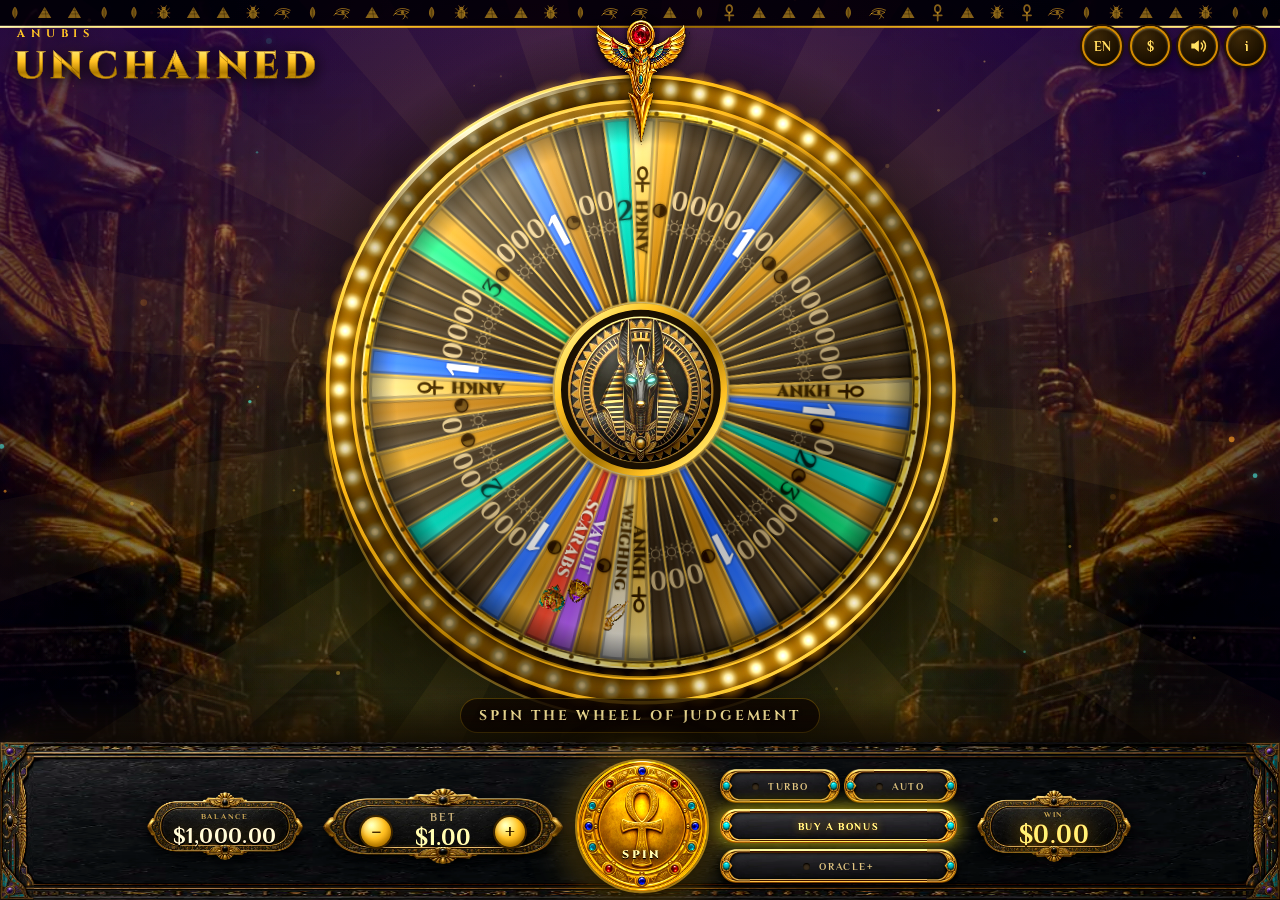
==== commit 2274d3c2: "Merge branch 'worktree-agent-a52014bda97f2bd18' into claude/laughing-davinci-33zu96 # Conflicts: #	d" ====
--- a/index.html
+++ b/index.html
@@ -1,7 +1,13 @@
 <!doctype html>
-<html lang="fr">
+<html lang="en" data-lang="en" dir="ltr">
 <head>
 <meta charset="utf-8">
+<script>/* langue et sens d'écriture posés dès le parsing, avant le premier rendu : ?lang= (16 codes Stake) > sauvegarde locale > anglais ; arabe = rtl. js/i18n.js reprend la main ensuite. */
+(function(){var L='ar de en es fi fr hi id ja ko pl pt ru tr vi zh'.split(' '),l=null,d=document.documentElement;
+function n(c){c=String(c||'').toLowerCase().replace('_','-').split('-')[0];return L.indexOf(c)>=0?c:null}
+try{l=n(new URLSearchParams(location.search).get('lang'))}catch(e){}
+if(!l)try{var s=JSON.parse(localStorage.getItem('anubis_save_v1')||localStorage.getItem('hoa_save_v1')||'null');l=n(s&&s.lang)}catch(e){}
+l=l||'en';d.lang=l;d.setAttribute('data-lang',l);d.dir=l==='ar'?'rtl':'ltr'})();</script>
 <meta name="viewport" content="width=device-width,initial-scale=1,maximum-scale=1,user-scalable=no,viewport-fit=cover">
 <meta name="theme-color" content="#0b0907">
 <title>Anubis Unchained</title>
--- a/css/style.css
+++ b/css/style.css
@@ -371,3 +371,5 @@
 #langMenu button:hover,#langMenu button:focus-visible{background:rgba(230,185,74,.16);border-color:var(--gold);outline:none}
 #langMenu button[aria-selected=true]{color:var(--gold);border-color:rgba(230,185,74,.5)}
 html[dir=rtl] .sheet .x{right:auto;left:4px}
+/* polices latines étendues / cyrillique / vietnamien : Cinzel et Philosopher sont des sous-ensembles latins, les caractères manquants (ł ş ğ ı, diacritiques vietnamiens, cyrillique) passent par ces polices SYSTÈME */
+html[data-lang=vi],html[data-lang=pl],html[data-lang=tr],html[data-lang=ru],html[data-lang=fi]{--f-title:Cinzel,"Trajan Pro",Georgia,"Noto Serif","Times New Roman","DejaVu Serif",serif;--f-num:Philosopher,Cinzel,Georgia,"Noto Serif","Times New Roman","DejaVu Serif",serif;--f-text:Philosopher,Georgia,"Noto Serif","Times New Roman","DejaVu Serif",serif}
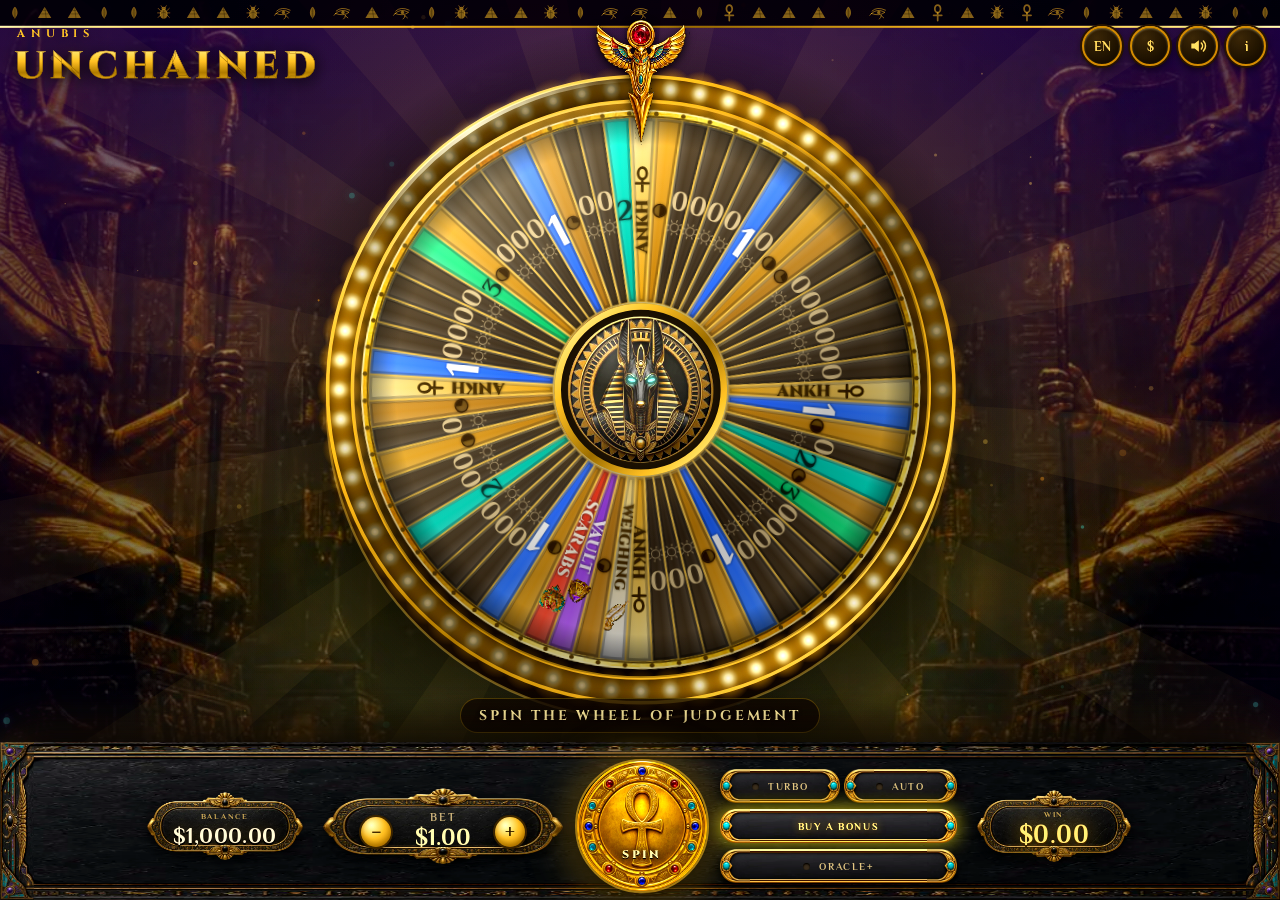
==== commit 6174b09e: "E4 Replay social : jamais de « $ » ; HTML statique neutre en anglais avant main.js - js/replay.js : " ====
--- a/index.html
+++ b/index.html
@@ -27,17 +27,17 @@
       <span class="b-big">UNCHAINED</span>
     </div>
     <div class="top-right">
-      <button class="ibtn" id="btnLang" type="button" aria-label="Langue">FR</button>
+      <button class="ibtn" id="btnLang" type="button" aria-label="Language">EN</button>
       <button class="ibtn" id="btnCur" type="button" aria-label="Devise"></button>
       <button class="ibtn" id="btnSound" type="button" aria-label="Son" aria-expanded="false" aria-haspopup="dialog" aria-controls="mixer"><svg viewBox="0 0 24 24"><path id="sndPath" d="M4 9v6h4l5 4V5L8 9H4z"/><path id="sndWave" d="M16 8.5a5 5 0 0 1 0 7M18.5 6a8.5 8.5 0 0 1 0 12" fill="none" stroke="currentColor" stroke-width="1.8" stroke-linecap="round"/></svg></button>
-      <button class="ibtn" id="btnInfo" type="button" aria-label="Infos" aria-haspopup="dialog" aria-controls="modal">i</button>
+      <button class="ibtn" id="btnInfo" type="button" aria-label="Info" aria-haspopup="dialog" aria-controls="modal">i</button>
     </div>
   </header>
   <div id="mixer" hidden role="dialog" aria-labelledby="mxTitle">
-    <h2 id="mxTitle">Son</h2><button class="x" id="mxClose" type="button" aria-label="Close">×</button>
+    <h2 id="mxTitle">Sound</h2><button class="x" id="mxClose" type="button" aria-label="Close">×</button>
     <div class="mx-row"><label for="mxVol" id="mxVolL">Volume</label><input id="mxVol" type="range" min="0" max="100" step="5"><b id="mxVolV"></b></div>
-    <div class="mx-row"><label for="mxTone" id="mxToneL">Aigus</label><input id="mxTone" type="range" min="0" max="100" step="5"><b id="mxToneV"></b></div>
-    <div class="mx-row"><label for="mxPitch" id="mxPitchL">Hauteur</label><input id="mxPitch" type="range" min="-12" max="12" step="1"><b id="mxPitchV"></b></div>
+    <div class="mx-row"><label for="mxTone" id="mxToneL">Treble</label><input id="mxTone" type="range" min="0" max="100" step="5"><b id="mxToneV"></b></div>
+    <div class="mx-row"><label for="mxPitch" id="mxPitchL">Pitch</label><input id="mxPitch" type="range" min="-12" max="12" step="1"><b id="mxPitchV"></b></div>
     <div class="mx-row mx-btns"><button id="mxMute" type="button" class="chip"></button><button id="mxMusic" type="button" class="chip"></button><button id="mxReset" type="button" class="chip"></button></div>
   </div>
 
@@ -47,10 +47,10 @@
   <div id="history" role="group" aria-label="Recent rounds"></div>
 
   <footer id="hud">
-    <div class="stat" id="statBal"><label data-i="balance">SOLDE</label><b id="bal">0</b></div>
+    <div class="stat" id="statBal"><label data-i="balance">BALANCE</label><b id="bal">0</b></div>
     <div class="betbox">
       <button class="step" id="betDn" type="button" aria-label="Decrease amount">−</button>
-      <div class="betval"><label data-i="bet">MISE</label><b id="bet">0</b><small id="betCost"></small></div>
+      <div class="betval"><label data-i="bet">AMOUNT</label><b id="bet">0</b><small id="betCost"></small></div>
       <button class="step" id="betUp" type="button" aria-label="Increase amount">+</button>
     </div>
     <button id="spin" type="button" aria-label="Spin">
@@ -61,10 +61,10 @@
     <div class="toggles">
       <button class="tgl" id="btnTurbo" type="button"><i></i><span data-i="turbo">TURBO</span></button>
       <button class="tgl" id="btnAuto" type="button"><i></i><span id="autoText">AUTO</span></button>
-      <button class="tgl buy" id="btnBuy" type="button"><i></i><span id="buyText">ACHETER UN BONUS</span></button>
+      <button class="tgl buy" id="btnBuy" type="button"><i></i><span id="buyText">BONUS</span></button>
       <button class="tgl plus" id="btnPlus" type="button"><i></i><span id="plusText">ORACLE+</span></button>
     </div>
-    <div class="stat win" id="statWin"><label data-i="win">GAIN</label><b id="win">0</b></div>
+    <div class="stat win" id="statWin"><label data-i="win">WIN</label><b id="win">0</b></div>
   </footer>
 
   <div id="modal" hidden>
--- a/css/style.css
+++ b/css/style.css
@@ -315,19 +315,22 @@
   #statusText{font-size:8px;padding:2px 8px;max-width:34vw;letter-spacing:.08em}
   #hud{grid-template-columns:minmax(0,1fr) minmax(0,1.5fr) auto minmax(0,1.9fr) minmax(0,1fr);gap:3px;padding:8px 13px calc(2px + var(--safe-b))}
   #hud::before{border-width:6px 12px;border-image-width:6px 12px}
-  .stat,.betbox{min-width:0;padding:8px 5px 3px}.stat label{font-size:5px;letter-spacing:.12em}.stat b{font-size:11px}
+  .stat,.betbox{min-width:0;padding:8px 5px 3px}.stat label{font-size:8px;letter-spacing:.04em}.stat b{font-size:11px}
   .betbox{padding:9px 9px 3px;gap:2px}.betbox .step{width:17px;height:17px;font-size:12px;margin-top:0}.betval b{font-size:12px}
-  .betval label{font-size:5px}
-  #spin{width:42px!important}#spin .spin-t{font-size:5px;bottom:22%}#spin .ring{display:none}
+  .betval label{font-size:8px;letter-spacing:.04em}
+  #spin{width:46px!important}#spin .spin-t{font-size:8px;bottom:20%;letter-spacing:0}#spin .ring{display:none}
   .toggles{grid-template-columns:minmax(0,1fr) minmax(0,1fr);gap:2px 2px}.tgl.plus,.tgl.buy{grid-column:1/-1}
-  .tgl{height:15px;font-size:6.5px;letter-spacing:.06em;border-width:0 9px;border-image-width:0 9px;gap:0}.tgl i{display:none}
+  .tgl{height:16px;font-size:8px;letter-spacing:.03em;border-width:0 9px;border-image-width:0 9px;gap:0}.tgl i{display:none}
   .autoCount{font-size:9px}
   .sheet{border-width:10px 16px;border-image-width:10px 16px;max-height:100%;padding:6px 6px 8px}
   .sheet h2{font-size:12px}.sheet h3{margin:10px 0 4px;font-size:9px}.sheet p,.opt,.sheet table{font-size:10px;line-height:1.35}
+  .sheet p{margin:3px 0}.sheet p.sub{padding-right:34px}   /* [195] le texte d'introduction ne passe pas sous le bouton × */
+  .opt{padding:3px 0;gap:2px 8px}.acts{margin-top:6px}
+  #modalBody:has(#apGo)>p.sub:first-of-type{display:none}   /* AUTO : seule l'explication générale est masquée, les réglages et « Démarrer » restent */   /* panneau AUTO compact : « Démarrer » visible sans défilement */
   .x{width:30px;height:30px;font-size:16px}
   :root{--tap:28px}
-  .buyGrid{grid-template-columns:repeat(4,minmax(0,1fr));gap:4px;margin-top:6px}.buyCard{padding:12px 4px 14px;gap:2px}.buyCard canvas{display:none}.buyCard h4{font-size:7px;min-height:18px}.buyCard small{display:none}.buyCard .pr{font-size:10px}.buyCard .go{min-height:20px;font-size:7px;padding:0 6px}
-  .chips button,.chip{min-height:30px;padding:0 9px;font-size:9px}
+  .buyGrid{grid-template-columns:repeat(4,minmax(0,1fr));gap:4px;margin-top:6px}.buyCard{padding:12px 4px 14px;gap:2px}.buyCard canvas{display:none}.buyCard h4{font-size:8px;min-height:20px}.buyCard small{display:none}.buyCard .pr{font-size:10px}.buyCard .go{min-height:20px;font-size:8px;padding:0 6px}
+  .chips button,.chip{min-height:24px;padding:0 8px;font-size:9px}.btn-go{min-height:24px;padding:0 14px;font-size:9px}
   #mixer{top:40px;width:min(380px,calc(100vw - 16px));max-height:calc(100dvh - 46px)}
   #mixer h2{min-height:22px;font-size:12px}.mx-row{min-height:24px;font-size:10px}.mx-row input[type=range]{height:24px}.mx-btns{padding-top:2px}.mx-chips .chip{font-size:9px}
   .kv{grid-template-columns:repeat(2,minmax(0,1fr));gap:4px}.kv div{padding:4px 8px}.kv b{font-size:12px}
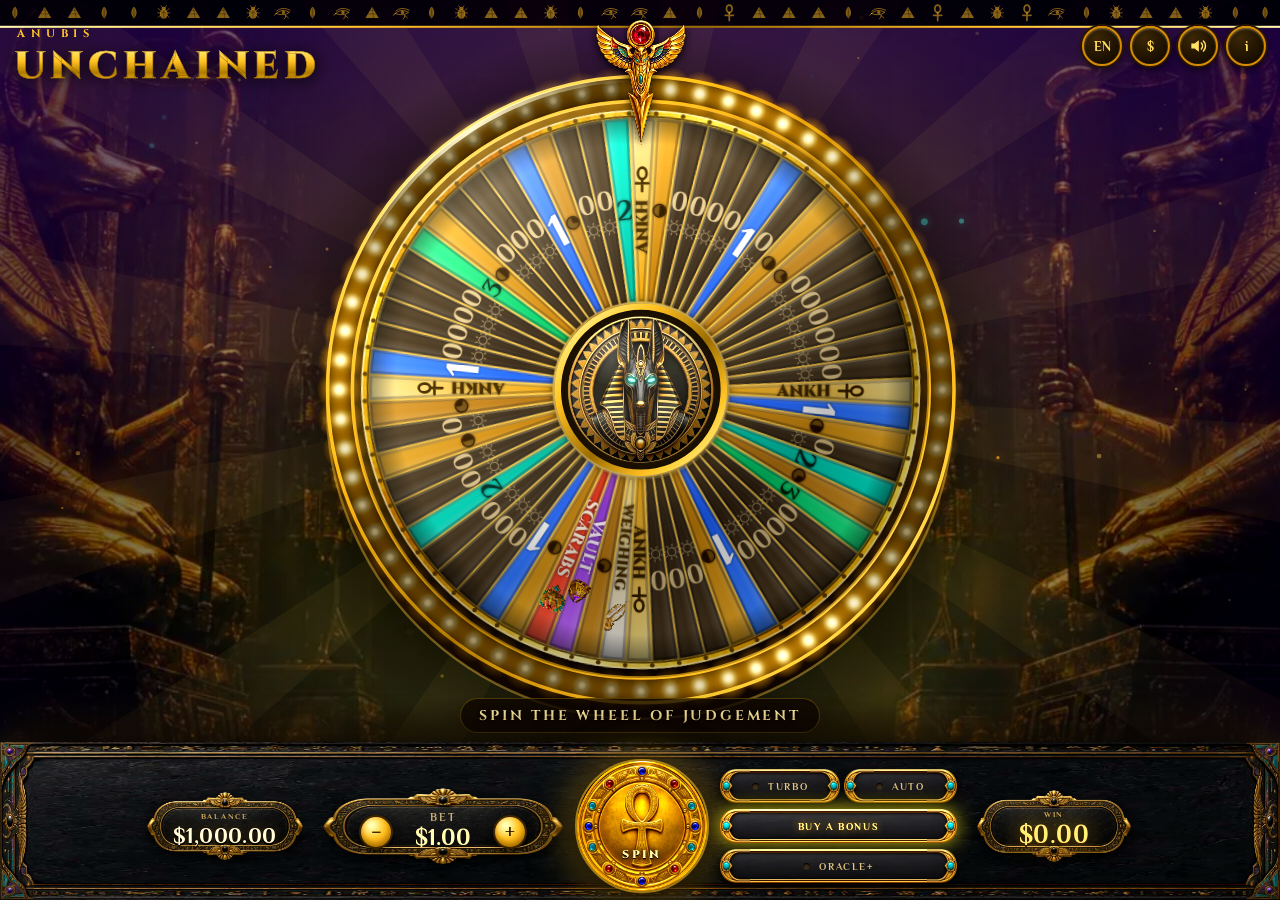
==== commit bb06b7ca: "Build de production Stake sans démo locale ; textes de la démo (7 devises, pas le build Stake) tools" ====
--- a/index.html
+++ b/index.html
@@ -81,6 +81,7 @@
 </svg>
 
 <div id="splash" hidden><div class="spTxt"><div class="spSub1">ANUBIS</div><h1 class="spTitle">UNCHAINED</h1><p class="spSub" id="spSub"></p><button class="spBtn" id="spBtn" type="button"></button><p class="spDemo" id="spDemo"></p></div></div>
+<script src="js/build.js"></script>
 <script src="js/math.js"></script>
 <script src="js/rgs.js"></script>
 <script src="js/art.js"></script>
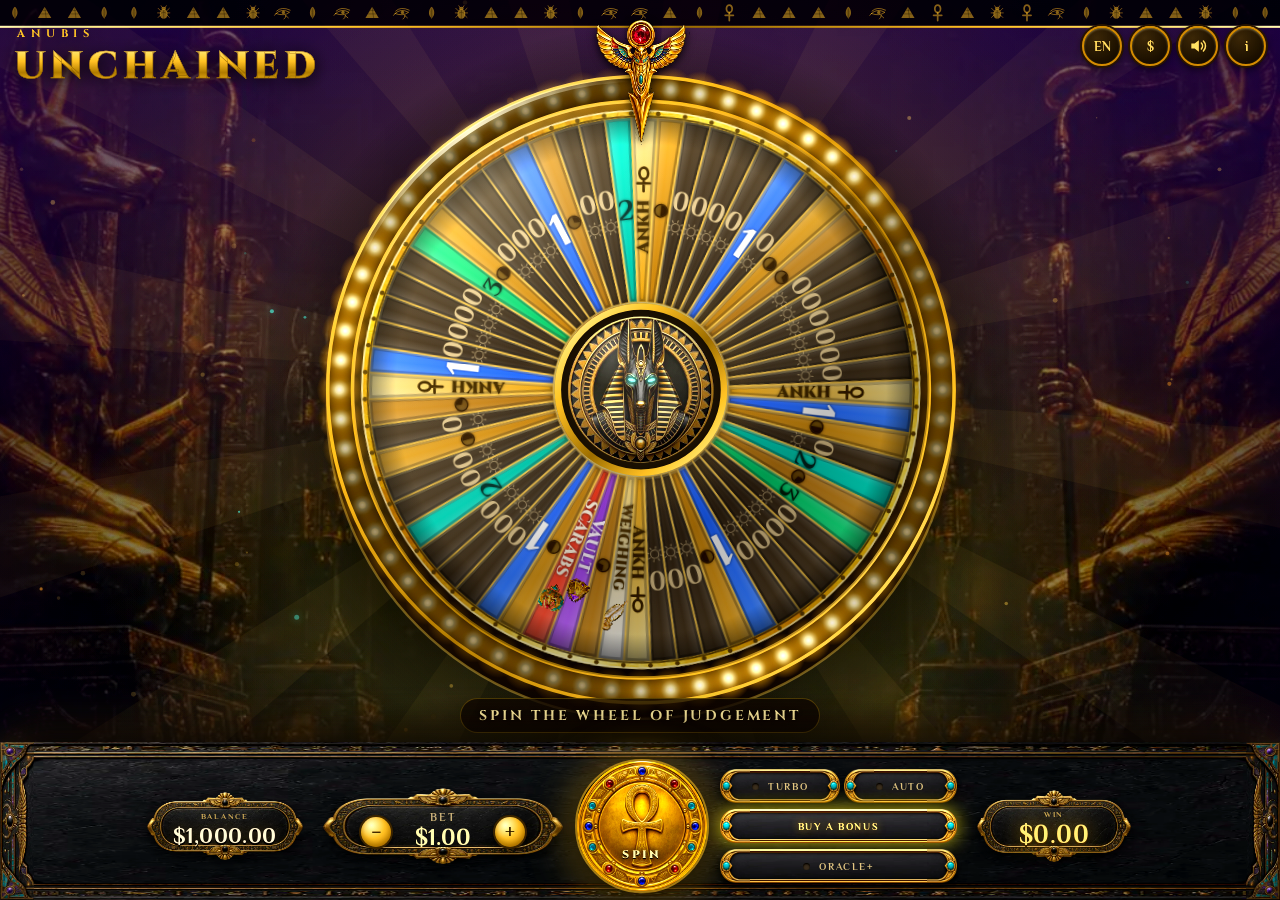
==== commit c2b3621f: "Langue : une langue enregistrée par défaut (anciennes versions en français) est ignorée ; seul un ch" ====
--- a/index.html
+++ b/index.html
@@ -6,7 +6,7 @@
 (function(){var L='ar de en es fi fr hi id ja ko pl pt ru tr vi zh'.split(' '),l=null,d=document.documentElement;
 function n(c){c=String(c||'').toLowerCase().replace('_','-').split('-')[0];return L.indexOf(c)>=0?c:null}
 try{l=n(new URLSearchParams(location.search).get('lang'))}catch(e){}
-if(!l)try{var s=JSON.parse(localStorage.getItem('anubis_save_v1')||localStorage.getItem('hoa_save_v1')||'null');l=n(s&&s.lang)}catch(e){}
+if(!l)try{var s=JSON.parse(localStorage.getItem('anubis_save_v1')||localStorage.getItem('hoa_save_v1')||'null');l=s&&s.langSet?n(s.lang):null}catch(e){}
 l=l||'en';d.lang=l;d.setAttribute('data-lang',l);d.dir=l==='ar'?'rtl':'ltr'})();</script>
 <meta name="viewport" content="width=device-width,initial-scale=1,maximum-scale=1,user-scalable=no,viewport-fit=cover">
 <meta name="theme-color" content="#0b0907">
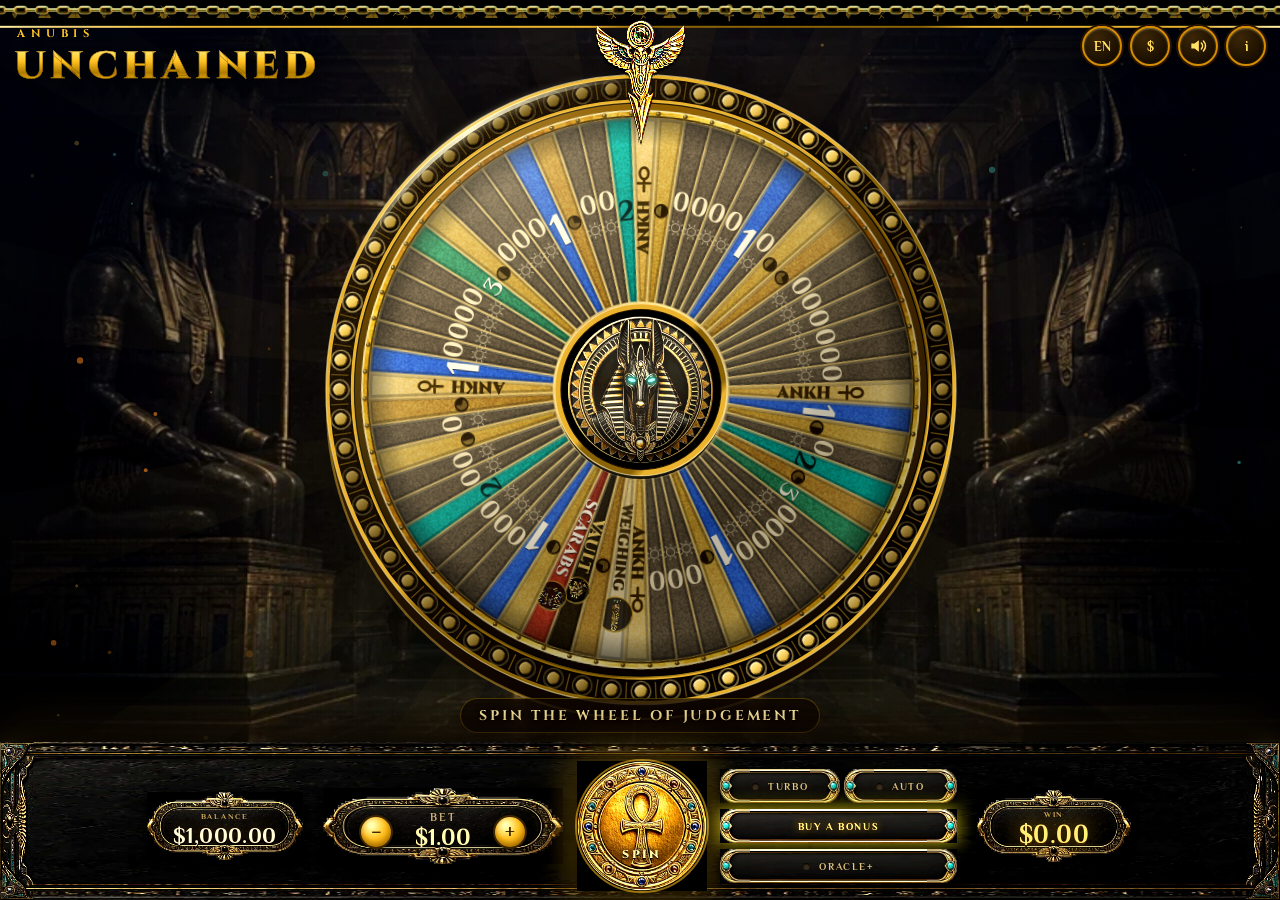
==== commit 969d47b9: "Concept Unchained : accueil avec Anubis enchaîné et carrousel des fonctionnalités, js/chains.js (cha" ====
--- a/index.html
+++ b/index.html
@@ -22,6 +22,7 @@
 
 <div id="ui">
   <header id="top">
+    <canvas id="hdrChain" aria-hidden="true"></canvas>
     <div class="brand">
       <span class="b-small" data-i="brandTop">ANUBIS</span>
       <span class="b-big">UNCHAINED</span>
@@ -38,7 +39,7 @@
     <div class="mx-row"><label for="mxVol" id="mxVolL">Volume</label><input id="mxVol" type="range" min="0" max="100" step="5"><b id="mxVolV"></b></div>
     <div class="mx-row"><label for="mxTone" id="mxToneL">Treble</label><input id="mxTone" type="range" min="0" max="100" step="5"><b id="mxToneV"></b></div>
     <div class="mx-row"><label for="mxPitch" id="mxPitchL">Pitch</label><input id="mxPitch" type="range" min="-12" max="12" step="1"><b id="mxPitchV"></b></div>
-    <div class="mx-row mx-btns"><button id="mxMute" type="button" class="chip"></button><button id="mxMusic" type="button" class="chip"></button><button id="mxReset" type="button" class="chip"></button></div>
+    <div class="mx-row mx-btns"><button id="mxMute" type="button" class="chip"></button><button id="mxSfx" type="button" class="chip"></button><button id="mxMusic" type="button" class="chip"></button><button id="mxReset" type="button" class="chip"></button></div>
   </div>
 
   <div id="oracle" class="pill" role="status" aria-label="Oracle boost" hidden><svg><use href="#i-eye" width="100%" height="100%"/></svg><span id="oracleText"></span></div>
@@ -80,11 +81,12 @@
   <symbol id="i-eye" viewBox="0 0 48 24"><g fill="none" stroke="currentColor" stroke-width="2.6" stroke-linecap="round" stroke-linejoin="round"><path d="M3 12Q22 -2 45 10Q26 24 3 12Z"/><circle cx="25" cy="11" r="4.4" fill="currentColor"/></g></symbol>
 </svg>
 
-<div id="splash" hidden><div class="spTxt"><div class="spSub1">ANUBIS</div><h1 class="spTitle">UNCHAINED</h1><p class="spSub" id="spSub"></p><button class="spBtn" id="spBtn" type="button"></button><p class="spDemo" id="spDemo"></p></div></div>
+<div id="splash" hidden role="dialog" aria-modal="true" aria-labelledby="spTitle"><canvas id="spCv" aria-hidden="true"></canvas><div class="spTxt"><div class="spSub1">ANUBIS</div><h1 class="spTitle" id="spTitle">UNCHAINED</h1><p class="spSub" id="spSub"></p><div class="spCar" id="spCar" role="region" aria-roledescription="carousel"><div class="spTrack" id="spTrack"></div><div class="spNav"><button class="spArr" id="spPrev" type="button"><svg viewBox="0 0 12 20" aria-hidden="true"><path d="M9 2 3 10l6 8" fill="none" stroke="currentColor" stroke-width="2.6" stroke-linecap="round" stroke-linejoin="round"/></svg></button><div class="spDots" id="spDots"></div><button class="spArr" id="spNext" type="button"><svg viewBox="0 0 12 20" aria-hidden="true"><path d="m3 2 6 8-6 8" fill="none" stroke="currentColor" stroke-width="2.6" stroke-linecap="round" stroke-linejoin="round"/></svg></button><button class="spSkip" id="spSkip" type="button"></button></div></div><button class="spBtn" id="spBtn" type="button"></button><p class="spDemo" id="spDemo"></p></div></div>
 <script src="js/build.js"></script>
 <script src="js/math.js"></script>
 <script src="js/rgs.js"></script>
 <script src="js/art.js"></script>
+<script src="js/chains.js"></script>
 <script src="js/audio.js"></script>
 <script src="js/fx.js"></script>
 <script src="js/i18n.js"></script>
--- a/css/style.css
+++ b/css/style.css
@@ -199,19 +199,6 @@
 
 @media (prefers-reduced-motion:reduce){#spin,#spin .ring,#modal,.sheet,#mixer{animation:none}#modal[hidden].closing,#mixer[hidden].closing{display:none}.buyCard,.x,.chip,.chips button{transition:none}}
 
-/* écran d'accueil */
-#splash{position:fixed;inset:0;z-index:50;background:#050308 center/cover no-repeat;display:flex;align-items:flex-end;justify-content:center;transition:opacity .9s ease,transform .9s ease;cursor:pointer}
-#splash[hidden]{display:none}
-#splash::before{content:'';position:absolute;inset:0;background:linear-gradient(180deg,rgba(5,3,8,.15) 0%,rgba(5,3,8,0) 35%,rgba(5,3,8,.55) 68%,rgba(5,3,8,.92) 100%)}
-#splash.out{opacity:0;transform:scale(1.06);pointer-events:none}
-.spTxt{position:relative;text-align:center;padding:0 16px max(28px,env(safe-area-inset-bottom));max-width:92vw}
-.spSub1{font:700 clamp(14px,2.6vw,24px) var(--f-title);letter-spacing:.5em;color:#e8d6a4;text-shadow:0 2px 12px #000}
-.spTitle{margin:0;font:900 clamp(54px,12vw,138px)/1 var(--f-title);letter-spacing:.08em;background:linear-gradient(180deg,#fffbe0 5%,#f6c850 45%,#b8861e 62%,#ffe596 100%);-webkit-background-clip:text;background-clip:text;color:transparent;filter:drop-shadow(0 4px 0 #3a2706) drop-shadow(0 0 28px rgba(230,185,74,.55))}
-.spSub{margin:6px 0 18px;font:600 clamp(13px,2vw,18px) var(--f-text);letter-spacing:.3em;text-transform:uppercase;color:#cdb98a}
-.spBtn{font:900 clamp(15px,2.2vw,20px) var(--f-title);letter-spacing:.3em;color:#140a00;padding:14px 44px;border:0;border-radius:999px;background:linear-gradient(180deg,#fff3c4,#f0c24a 55%,#c8901e);box-shadow:0 0 0 2px #fff1b8 inset,0 8px 28px rgba(230,185,74,.45);cursor:pointer;animation:spPulse 2.2s ease-in-out infinite}
-@keyframes spPulse{50%{box-shadow:0 0 0 2px #fff1b8 inset,0 8px 44px rgba(230,185,74,.8)}}
-.spDemo{margin:14px 0 0;font:500 11px var(--f-text);letter-spacing:.12em;color:#9a8a68}
-@media (prefers-reduced-motion:reduce){.spBtn{animation:none}#splash{transition:none}}
 
 /* ======================= HUD illustré (art généré) ======================= */
 #hud{isolation:isolate;background:none;padding:26px clamp(34px,4.4vw,64px) calc(16px + var(--safe-b));gap:clamp(8px,1.6vw,22px)}
@@ -376,3 +363,75 @@
 html[dir=rtl] .sheet .x{right:auto;left:4px}
 /* polices latines étendues / cyrillique / vietnamien : Cinzel et Philosopher sont des sous-ensembles latins, les caractères manquants (ł ş ğ ı, diacritiques vietnamiens, cyrillique) passent par ces polices SYSTÈME */
 html[data-lang=vi],html[data-lang=pl],html[data-lang=tr],html[data-lang=ru],html[data-lang=fi]{--f-title:Cinzel,"Trajan Pro",Georgia,"Noto Serif","Times New Roman","DejaVu Serif",serif;--f-num:Philosopher,Cinzel,Georgia,"Noto Serif","Times New Roman","DejaVu Serif",serif;--f-text:Philosopher,Georgia,"Noto Serif","Times New Roman","DejaVu Serif",serif}
+
+/* ===== splash & règles ===== */
+/* écran d'accueil « Unchained » : décor et chaînes dessinés sur #spCv (main.js + js/chains.js), texte et carrousel en HTML */
+#splash{position:fixed;inset:0;z-index:50;background:#050308;overflow:hidden;display:flex;align-items:flex-end;justify-content:center;transition:opacity .9s ease;cursor:pointer;touch-action:pan-y;-webkit-tap-highlight-color:transparent}
+#splash[hidden]{display:none}
+#splash.out{opacity:0;pointer-events:none}
+#spCv{position:absolute;inset:0;width:100%;height:100%;display:block}
+#splash::before{content:'';position:absolute;inset:0;pointer-events:none;background:linear-gradient(180deg,rgba(5,3,8,.45) 0%,rgba(5,3,8,0) 26%,rgba(5,3,8,.5) 52%,rgba(5,3,8,.93) 100%)}
+.spTxt{position:relative;z-index:1;container-type:inline-size;width:min(580px,100%);text-align:center;padding:0 16px max(18px,env(safe-area-inset-bottom));transition:opacity .45s ease,transform .45s ease}
+#splash.breaking .spTxt{opacity:0;transform:translateY(16px);pointer-events:none}
+.spSub1{font:700 clamp(13px,2.6vw,22px) var(--f-title);letter-spacing:.5em;margin-right:-.5em;color:#e8d6a4;text-shadow:0 2px 0 #000}
+/* titre gravé : or dégradé, liseré sombre en haut et filet clair en bas comme une lettre creusée dans la pierre, ombre dure (pas de halo) */
+.spTitle{margin:0;font:900 clamp(40px,min(11.5vw,80px),80px)/1.02 var(--f-title);letter-spacing:.07em;margin-right:-.07em;background:linear-gradient(180deg,#fff6cf 6%,#f1c451 38%,#a87a1c 58%,#e9bd4a 82%,#8a6a1e 100%);-webkit-background-clip:text;background-clip:text;color:transparent;-webkit-text-stroke:1px rgba(52,32,4,.85);filter:drop-shadow(0 -1.5px 0 #1b1004) drop-shadow(0 2px 0 rgba(255,233,160,.55)) drop-shadow(0 6px 0 #241703);font-size:clamp(30px,12.4cqw,96px)}
+.spSub{margin:8px 0 12px;font:600 clamp(12px,1.9vw,17px) var(--f-text);letter-spacing:.3em;text-transform:uppercase;color:#cdb98a;display:flex;align-items:center;justify-content:center;gap:12px}
+.spSub::before,.spSub::after{content:'';flex:0 1 54px;height:2px;background:linear-gradient(90deg,transparent,var(--gold-lo),var(--gold))}
+.spSub::after{transform:scaleX(-1)}
+.spCar{margin:0 0 14px;cursor:default;text-align:center}
+.spTrack{display:flex;overflow-x:auto;scroll-snap-type:x mandatory;scrollbar-width:none;overscroll-behavior-x:contain;-webkit-overflow-scrolling:touch;border:1px solid var(--line);border-radius:12px;background:rgba(10,7,4,.78);box-shadow:0 5px 0 rgba(0,0,0,.5)}
+.spTrack::-webkit-scrollbar{display:none}
+.spSlide{flex:0 0 100%;box-sizing:border-box;scroll-snap-align:center;scroll-snap-stop:always;padding:10px 14px 9px}
+.spArt{display:flex;justify-content:center;align-items:center;flex-wrap:wrap;gap:6px 8px;min-height:44px;margin-bottom:6px}
+.spArt img{height:42px;width:42px;object-fit:contain;mix-blend-mode:screen}
+.spArt svg{height:34px;width:auto;color:var(--gold)}
+.spQ{display:inline-grid;place-items:center;width:40px;height:40px;border:2px dashed rgba(230,185,74,.6);border-radius:50%;font:900 20px var(--f-title);color:var(--gold-hi)}
+.spChip{font:800 12px var(--f-num);letter-spacing:.06em;padding:3px 9px;border:1px solid rgba(230,185,74,.5);border-radius:6px;color:var(--gold-hi);background:rgba(40,28,10,.8)}
+.spDot3{display:inline-block;width:14px;height:14px;border-radius:50%;border:2px solid rgba(255,241,184,.55)}
+.spSlide h2{margin:0 0 4px;font:900 clamp(13px,3.6vw,16px) var(--f-title);letter-spacing:.14em;color:var(--gold-hi)}
+.spSlide p{margin:0;font:600 clamp(12px,3.3vw,14px)/1.42 var(--f-text);color:#e6d7ae}
+.spNav{display:flex;align-items:center;justify-content:center;gap:6px;margin-top:6px;position:relative}
+.spArr{width:36px;height:36px;display:grid;place-items:center;padding:0;border:1px solid var(--line);border-radius:50%;background:rgba(20,14,8,.8);color:var(--gold);cursor:pointer}
+.spArr svg{height:16px;width:auto}
+html[dir=rtl] .spArr svg{transform:scaleX(-1)}
+.spArr:hover,.spArr:focus-visible,.spSkip:hover,.spSkip:focus-visible{border-color:var(--gold);color:var(--gold-hi);outline:none}
+.spDots{display:flex;gap:2px}
+.spDots button{width:22px;height:36px;padding:0;border:0;background:transparent;cursor:pointer;position:relative}
+.spDots button::after{content:'';position:absolute;left:50%;top:50%;width:8px;height:8px;margin:-4px 0 0 -4px;border-radius:50%;background:rgba(230,185,74,.28);transition:background .2s,transform .2s}
+.spDots button[aria-current=true]::after{background:var(--gold);transform:scale(1.35)}
+.spDots button:focus-visible{outline:2px solid var(--gold);outline-offset:-4px;border-radius:6px}
+.spSkip{position:absolute;inset-inline-end:0;top:50%;transform:translateY(-50%);min-height:36px;padding:0 10px;border:1px solid transparent;border-radius:8px;background:transparent;font:700 12px var(--f-text);letter-spacing:.1em;text-transform:uppercase;color:#cdb98a;cursor:pointer}
+.spBtn{font:900 clamp(14px,2.2vw,19px) var(--f-title);letter-spacing:.22em;color:#140a00;padding:14px clamp(22px,6vw,40px);min-height:48px;border:0;border-radius:999px;background:linear-gradient(180deg,#fff3c4,#f0c24a 55%,#c8901e);box-shadow:0 0 0 2px #fff1b8 inset,0 5px 0 #5b4311,0 9px 0 rgba(0,0,0,.45);cursor:pointer;animation:spPulse 2.4s ease-in-out infinite}
+.spBtn:focus-visible{outline:3px solid #fff;outline-offset:3px}
+@keyframes spPulse{50%{box-shadow:0 0 0 2px #fff1b8 inset,0 3px 0 #5b4311,0 6px 0 rgba(0,0,0,.4),0 0 22px rgba(240,194,74,.55)}}
+.spDemo{margin:12px 0 0;font:500 11px var(--f-text);letter-spacing:.12em;color:#a89874}
+/* paysage (écran plus large que haut) : texte à gauche, Anubis et ses chaînes à droite */
+#splash.side{align-items:center;justify-content:flex-start}
+#splash.side .spTxt{width:min(52%,600px);padding:0 clamp(14px,3vw,48px)}
+#splash.side .spTitle{font-size:clamp(30px,min(12.4cqw,13vh),96px)}
+#splash.side::before{background:linear-gradient(90deg,rgba(5,3,8,.92) 0%,rgba(5,3,8,.74) 46%,rgba(5,3,8,0) 72%)}
+@media (max-height:560px){
+  #splash.side .spSub{margin:4px 0 8px;font-size:11px}
+  #splash.side .spArt{min-height:30px;margin-bottom:3px}#splash.side .spArt img{height:30px;width:30px}#splash.side .spArt svg{height:24px}
+  #splash.side .spSlide{padding:6px 10px 5px}#splash.side .spSlide p{font-size:11px;line-height:1.3}#splash.side .spSlide h2{font-size:12px;margin-bottom:2px}
+  #splash.side .spCar{margin-bottom:8px}#splash.side .spBtn{min-height:42px;padding:10px 26px}#splash.side .spDemo{margin-top:6px}
+}
+@media (min-width:900px) and (min-height:600px){.spSlide h2{font-size:17px}.spSlide p{font-size:15px}.spArt img{height:50px;width:50px}.spChip{font-size:13px}}
+/* en-tête : chaîne tendue, brisée à l'ouverture d'un bonus (js/chains.js) */
+#top{position:relative}
+#hdrChain{position:absolute;left:0;right:0;top:calc(env(safe-area-inset-top,0px) + 3px);width:100%;height:14px;pointer-events:none;opacity:.85}
+/* mixeur : quatre boutons (Son, Effets, Ambiance, Réinitialiser) sur deux colonnes */
+.mx-btns{grid-template-columns:repeat(2,minmax(0,1fr))}
+/* règles illustrées : logos de bonus, roue en un coup d'œil, exemple de gain */
+.rIc{height:38px;width:38px;object-fit:contain;mix-blend-mode:screen;vertical-align:middle;margin-inline-end:8px;flex:none}
+.sheet h4.rh{display:flex;align-items:center}
+.sheet td .rIc{height:28px;width:28px;margin-inline-end:6px}
+.sheet td .rAnk{width:28px;height:28px;margin-inline-end:6px;vertical-align:middle;color:var(--gold)}
+.wheelFig{display:flex;flex-direction:column;align-items:center;gap:6px;margin:8px 0 4px}
+.wheelFig svg{width:min(240px,70%);height:auto}
+.wheelFig figcaption{font-size:12px;color:var(--dim);text-align:center}
+.exBox{display:flex;align-items:center;gap:12px;margin:8px 0;padding:10px 12px;border:1px solid var(--line);border-radius:10px;background:#0f0b07}
+.exBox .rIc{height:44px;width:44px}
+.exBox p{margin:0}
+@media (prefers-reduced-motion:reduce){#splash{transition-duration:.2s}.spBtn{animation:none}.spTxt{transition:none}.spDots button::after{transition:none}}
--- a/css/replay.css
+++ b/css/replay.css
@@ -2,7 +2,7 @@
 .replay #hud>*:not(#rp),.replay #history,.replay #btnInfo,.replay #btnLang,.replay #btnCur{display:none!important}
 .replay #hud{display:flex;justify-content:center;align-items:center}
 #rp{display:grid;grid-template-columns:minmax(0,1.8fr) auto minmax(0,1fr);gap:clamp(8px,1.6vw,22px);align-items:center;width:100%;max-width:940px}
-.rp-plate{background:url(../img/plaque.webp) center/100% 100% no-repeat;padding:24px 38px 17px;text-align:center;filter:drop-shadow(0 4px 8px rgba(0,0,0,.6));min-width:0}
+.rp-plate{background:url(../img/plaque.webp) center/100% 100% no-repeat;padding:24px 38px 17px;text-align:center;filter:drop-shadow(0 3px 0 rgba(0,0,0,.7));min-width:0}
 #rpBet{font:600 clamp(13px,1.8vw,19px)/1.15 var(--f-num);color:var(--gold-hi);text-shadow:0 2px 0 #000;overflow-wrap:anywhere}
 #rpSub{display:block;margin-top:3px;font:700 clamp(9px,1.1vw,11px)/1.2 var(--f-text);letter-spacing:.12em;text-transform:uppercase;color:var(--dim)}
 .rp-go{min-height:48px;padding:0 clamp(18px,3vw,36px);font-size:clamp(12px,1.5vw,15px);white-space:nowrap}
@@ -10,11 +10,11 @@
 .rp-res{visibility:hidden}.rp-res.on{visibility:visible}
 .rp-res label{font:800 8px var(--f-text);letter-spacing:.22em;color:#bfa56a;line-height:1}
 #rpResV{margin-top:3px;font:600 clamp(16px,2.2vw,26px)/1.1 var(--f-num);color:var(--txt);text-shadow:0 2px 0 #000;white-space:nowrap}
-.rp-res.win #rpResV{color:#ffe08a;text-shadow:0 2px 0 #3a2706,0 0 20px rgba(255,200,60,.6)}
+.rp-res.win #rpResV{color:#efdfa8;text-shadow:0 2px 0 #3a2706}
 .rp-badge{position:absolute;left:50%;top:max(8px,env(safe-area-inset-top));transform:translateX(-50%);padding:2px 12px;border-radius:99px;font:900 10px var(--f-title);letter-spacing:.3em;color:#140a00;background:var(--go);pointer-events:none}
 #rpMsg{position:absolute;left:50%;top:42%;transform:translate(-50%,-50%);max-width:min(560px,86vw);padding:14px 22px;border-radius:14px;text-align:center;font:700 clamp(13px,2vw,17px)/1.4 var(--f-text);color:var(--gold-hi);background:rgba(10,7,4,.9);border:1px solid var(--line);pointer-events:none;z-index:5}
 #rpMsg[hidden]{display:none}
-#rpMsg.err{color:#ffb3a6;border-color:#c8392b}
+#rpMsg.err{color:#f0c4b6;border-color:#ab3f2e}
 @media (max-width:760px),(max-width:900px) and (min-height:521px){
   #rp{grid-template-columns:minmax(0,1fr) minmax(0,1fr);grid-template-areas:"info info" "go res";gap:8px 10px}
   #rpInfo{grid-area:info}.rp-go{grid-area:go;justify-self:end}.rp-res{grid-area:res}
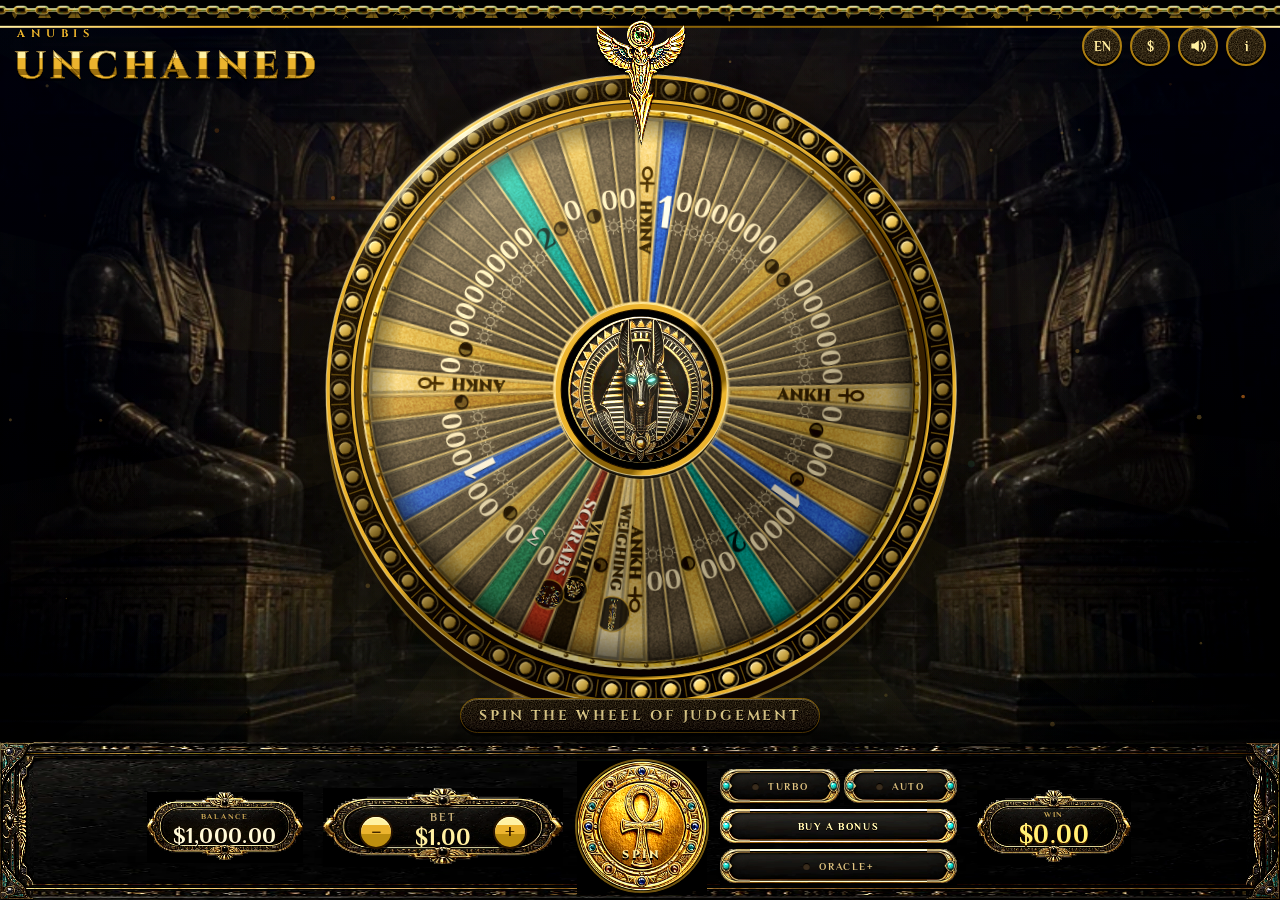
==== commit 020cfe59: "Colère d'Anubis : animation (chaînes brisées, plaque du multiplicateur, suspense), règles en 16 lang" ====
--- a/index.html
+++ b/index.html
@@ -97,6 +97,7 @@
 <script src="js/game.js"></script>
 <script src="js/bonuses.js"></script>
 <script src="js/stats.js"></script>
+<script src="js/wrath.js"></script>
 <script src="js/rules.js"></script>
 <script src="js/replay.js"></script>
 <script src="js/main.js"></script>
--- a/css/style.css
+++ b/css/style.css
@@ -6,15 +6,15 @@
 
 :root{
   --f-title:Cinzel,"Trajan Pro",Georgia,serif; --f-num:Philosopher,Cinzel,Georgia,serif; --f-text:Philosopher,Georgia,serif;
-  --ink:#0b0907; --obsid:#14100c; --obsid2:#1d1710; --line:rgba(230,185,74,.28);
-  --gold:#e6b94a; --gold-hi:#fff1b8; --gold-lo:#8a6a1e; --gold-deep:#5b4311;
-  --lapis:#2352b8; --turq:#18b5a4; --carn:#c8392b; --amet:#7b3fa6;
-  --txt:#f6ead0; --dim:#b9a780;
-  --gold-grad:linear-gradient(180deg,#fff1b8 0%,#e6b94a 38%,#9a7620 62%,#e6b94a 86%,#fff1b8 100%);
+  --ink:#0b0907; --obsid:#14100c; --obsid2:#1d1710; --line:rgba(207,169,76,.3);
+  --gold:#cfa94c; --gold-hi:#efdfa8; --gold-lo:#7c6122; --gold-deep:#4f3a12;
+  --lapis:#274f9e; --turq:#1fa596; --carn:#ab3f2e; --amet:#5e4a82;
+  --txt:#f2e8d0; --dim:#b9a780;
+  --gold-grad:linear-gradient(180deg,#efdfa8 0 34%,#cfa94c 34% 54%,#8b6d2a 54% 66%,#cfa94c 66% 100%);
   --safe-b:env(safe-area-inset-bottom,0px);
   /* langage commun des menus */
-  --edge:#b8861e; --r-card:14px; --pop:.16s; --tap:40px;
-  --pnl:linear-gradient(180deg,#221a10,#100c08); --go:linear-gradient(180deg,#fff1b8,#e6b94a 55%,#c9962a);
+  --edge:#9a7a2e; --r-card:14px; --pop:.16s; --tap:40px;
+  --pnl:linear-gradient(180deg,#221a10,#100c08); --go:linear-gradient(180deg,#e9d595 0 28%,#cfa94c 28% 62%,#c9962a 62% 100%);
   --frame:url(../img/hudframe.webp);
 }
 *{box-sizing:border-box;-webkit-tap-highlight-color:transparent}
@@ -364,6 +364,64 @@
 /* polices latines étendues / cyrillique / vietnamien : Cinzel et Philosopher sont des sous-ensembles latins, les caractères manquants (ł ş ğ ı, diacritiques vietnamiens, cyrillique) passent par ces polices SYSTÈME */
 html[data-lang=vi],html[data-lang=pl],html[data-lang=tr],html[data-lang=ru],html[data-lang=fi]{--f-title:Cinzel,"Trajan Pro",Georgia,"Noto Serif","Times New Roman","DejaVu Serif",serif;--f-num:Philosopher,Cinzel,Georgia,"Noto Serif","Times New Roman","DejaVu Serif",serif;--f-text:Philosopher,Georgia,"Noto Serif","Times New Roman","DejaVu Serif",serif}
 
+
+/* ==============================================================================================================   DIRECTION ARTISTIQUE « Égypte antique sombre » : matières, pas d'effets.
+   Règles : or PATINÉ à bandes dures (arête claire en haut, sombre en bas) ; pierre d'obsidienne avec grain ; ombres DURES et courtes
+   (offset, jamais de flou, jamais de halo) ; accents lapis / turquoise réservés aux états ; aucune couleur saturée hors palette.
+   ===================================================================================================================== */
+:root{
+  --grain-gold:url("data:image/svg+xml;utf8,<svg xmlns='http://www.w3.org/2000/svg' width='120' height='120'><filter id='n'><feTurbulence type='fractalNoise' baseFrequency='.85' numOctaves='2' stitchTiles='stitch'/><feColorMatrix values='0 0 0 0 .82 0 0 0 0 .68 0 0 0 0 .38 0 0 0 .5 -.14'/></filter><rect width='100%' height='100%' filter='url(%23n)'/></svg>");
+  --bevel-gold:inset 0 1px 0 rgba(255,244,205,.7),inset 0 -2px 0 rgba(60,40,6,.65);          /* arête claire / arête sombre */
+  --bevel-stone:inset 0 1px 0 rgba(239,223,168,.32),inset 0 -2px 0 rgba(0,0,0,.65);
+  --drop:0 3px 0 rgba(0,0,0,.75);                                                               /* ombre dure courte */
+}
+.brand{filter:drop-shadow(0 2px 0 #000)}
+.b-big{-webkit-text-stroke:.5px rgba(79,58,18,.8)}
+.stat.win b{text-shadow:0 2px 0 #3a2706}
+.ibtn{background:var(--grain-gold),#1a140c;border:2px solid #9a7a2e;color:var(--gold-hi);box-shadow:var(--bevel-stone),var(--drop)}
+.ibtn:hover{border-color:var(--gold-hi);transform:none;filter:brightness(1.15)}
+.x{background:var(--grain-gold),#1a140c;border:2px solid #9a7a2e;box-shadow:var(--bevel-stone),var(--drop);color:var(--gold-hi)}
+#statusText{background:var(--grain-gold),#120d08;border:1px solid var(--gold-lo);box-shadow:var(--bevel-stone),var(--drop);text-shadow:0 1px 0 #000;color:var(--gold-hi)}
+.pill{background:var(--grain-gold),#14100c;border:1px solid var(--gold-lo);box-shadow:var(--bevel-stone),var(--drop);color:var(--gold-hi);text-shadow:0 1px 0 #000}
+.h-chip{background:var(--grain-gold),#120d08;box-shadow:var(--bevel-stone);border-color:rgba(207,169,76,.3)}
+.h-chip.w{border-color:var(--gold)}
+.h-chip.b{background:var(--grain-gold),#0e1b1a;border-color:var(--turq);color:var(--gold-hi)}
+#hud::before{filter:none}
+.stat,.betbox{filter:drop-shadow(0 3px 0 rgba(0,0,0,.7))}
+.stat label{color:#bfa56a}
+.step{background:linear-gradient(180deg,#efdfa8 0 26%,#cfa94c 26% 58%,#a8872f 58%);color:#2a1a00;box-shadow:0 0 0 2px #2a1c06,0 4px 0 2px rgba(0,0,0,.75),inset 0 1px 0 rgba(255,246,208,.85)}
+.step:hover{background:linear-gradient(180deg,#f6e9bd 0 26%,#d9b659 26% 58%,#b3912f 58%)}
+#spin{filter:drop-shadow(0 4px 0 rgba(0,0,0,.8));color:#efdfa8}
+#spin .ring{border:2px solid rgba(207,169,76,.5)}
+#spin .spin-t{color:#efdfa8;text-shadow:0 1px 0 #000,0 2px 0 #000}
+#spin:disabled{filter:grayscale(.5) brightness(.7) drop-shadow(0 4px 0 rgba(0,0,0,.8))}
+#spin.stop::before{filter:sepia(.5) hue-rotate(-30deg) saturate(1.6) brightness(.8)}
+.tgl{background:none;color:#cdb98a;filter:drop-shadow(0 2px 0 rgba(0,0,0,.75))}
+.tgl i{background:#3a3126;box-shadow:inset 0 1px 1px #000}
+.tgl.on{filter:drop-shadow(0 2px 0 rgba(0,0,0,.75)) brightness(1.18)}
+.tgl.on i{background:var(--turq);box-shadow:0 0 0 1.5px #08302b,inset 0 1px 0 rgba(255,255,255,.35)}
+.tgl.buy{filter:drop-shadow(0 2px 0 rgba(0,0,0,.75)) brightness(1.22);color:#efdfa8;text-shadow:0 1px 0 #000}
+@keyframes buyGlow{50%{filter:drop-shadow(0 2px 0 rgba(0,0,0,.75)) brightness(1.45)}}
+.tgl:hover:not(:disabled){filter:drop-shadow(0 2px 0 rgba(0,0,0,.75)) brightness(1.3)}
+.tgl.ultra{color:#f6dcc0;filter:drop-shadow(0 2px 0 rgba(0,0,0,.75)) sepia(.55) hue-rotate(-20deg) saturate(2) brightness(1.15)}
+.chips button,.chip{background:var(--grain-gold),#14100c;box-shadow:var(--bevel-stone)}
+.chips button.on,.chip.on{background:var(--gold-grad);color:#2a1a02;border-color:#efdfa8;box-shadow:var(--bevel-gold)}
+.btn-go,.buyCard .go{background:var(--go);color:#140a00;border:1px solid #4f3a12;box-shadow:var(--bevel-gold),var(--drop)}
+.kv div{background:var(--grain-gold),#0f0b07;box-shadow:var(--bevel-stone)}
+.sheet,#mixer{box-shadow:0 5px 0 rgba(0,0,0,.6)}
+.buyCard{filter:drop-shadow(0 3px 0 rgba(0,0,0,.7))}
+.buyCard:hover:not(:disabled){filter:drop-shadow(0 3px 0 rgba(0,0,0,.7)) brightness(1.15)}
+.autoCount{color:#efdfa8;text-shadow:0 1px 0 #000}
+.betbox .step,.rp-badge{box-shadow:0 0 0 2px #2a1c06,0 3px 0 2px rgba(0,0,0,.7),inset 0 1px 0 rgba(255,246,208,.85)}
+.rp-badge{box-shadow:var(--bevel-gold)}
+/* accueil : arêtes sombres décalées (gravure) à la place du halo d'or */
+#splash::before{background:linear-gradient(180deg,rgba(6,5,4,.15) 0%,rgba(6,5,4,0) 35%,rgba(6,5,4,.55) 68%,rgba(6,5,4,.92) 100%)}
+#splash{background-color:#060504}
+.spSub1{color:#d8c690;text-shadow:0 2px 0 #000}
+.spTitle{background:var(--gold-grad);-webkit-background-clip:text;background-clip:text;color:transparent;filter:drop-shadow(0 3px 0 #3a2706) drop-shadow(0 6px 0 #000)}
+.spBtn{color:#140a00;border:1px solid #4f3a12;background:var(--go);box-shadow:var(--bevel-gold),0 5px 0 rgba(0,0,0,.8);animation:spPulse 2.2s ease-in-out infinite}
+@keyframes spPulse{50%{filter:brightness(1.18)}}
+.spSub{color:#cdb98a}.spDemo{color:#a4946f}
 /* ===== splash & règles ===== */
 /* écran d'accueil « Unchained » : décor et chaînes dessinés sur #spCv (main.js + js/chains.js), texte et carrousel en HTML */
 #splash{position:fixed;inset:0;z-index:50;background:#050308;overflow:hidden;display:flex;align-items:flex-end;justify-content:center;transition:opacity .9s ease;cursor:pointer;touch-action:pan-y;-webkit-tap-highlight-color:transparent}
@@ -435,3 +493,42 @@
 .exBox .rIc{height:44px;width:44px}
 .exBox p{margin:0}
 @media (prefers-reduced-motion:reduce){#splash{transition-duration:.2s}.spBtn{animation:none}.spTxt{transition:none}.spDots button::after{transition:none}}
+/* ===== conformité ===== */
+/* pas de zoom (pincement, double toucher) : seul le défilement interne des fenêtres reste permis ; le canvas ne défile ni ne zoome ; la fenêtre principale ne défile jamais */
+html,body{touch-action:pan-x pan-y;overflow:hidden;overscroll-behavior:none;-webkit-text-size-adjust:100%;text-size-adjust:100%}
+#stage{touch-action:none}
+#ui,#hud,#top,#status,#history{touch-action:pan-x pan-y}
+/* Popout S (≈ 400×300) : mêmes réglages compacts que la fenêtre ≤ 260 px de haut (le HUD à 5 colonnes de la règle « paysage » débordait : AUTO et ORACLE+ hors écran) */
+@media (max-width:520px) and (min-height:261px) and (max-height:340px){
+  #top{padding:max(9px,calc(env(safe-area-inset-top) + 6px)) 8px 0}
+  .brand .b-big{font-size:14px;letter-spacing:.06em}.brand .b-small{display:none}
+  .top-right{gap:4px}.ibtn{width:26px;height:26px;font-size:11px}.ibtn svg{width:15px;height:15px}#btnCur{font-size:12px}
+  .pill{top:30px;font-size:10px;padding:3px 9px 3px 6px;gap:5px}.pill svg{width:22px;height:11px}
+  #status{bottom:calc(var(--hud-h,64px) + 2px)}
+  #statusText{font-size:8px;padding:2px 8px;max-width:34vw;letter-spacing:.08em}
+  #hud{grid-template-columns:minmax(0,1fr) minmax(0,1.5fr) auto minmax(0,1.9fr) minmax(0,1fr);gap:3px;padding:8px 13px calc(2px + var(--safe-b))}
+  #hud::before{border-width:6px 12px;border-image-width:6px 12px}
+  .stat,.betbox{min-width:0;padding:8px 5px 3px}.stat label{font-size:8px;letter-spacing:.04em}.stat b{font-size:11px}
+  .betbox{padding:9px 9px 3px;gap:2px}.betbox .step{width:17px;height:17px;font-size:12px;margin-top:0}.betval b{font-size:12px}
+  .betval label{font-size:8px;letter-spacing:.04em}
+  #spin{width:46px!important}#spin .spin-t{font-size:8px;bottom:20%;letter-spacing:0}#spin .ring{display:none}
+  .toggles{grid-template-columns:minmax(0,1fr) minmax(0,1fr);gap:2px 2px}.tgl.plus,.tgl.buy{grid-column:1/-1}
+  .tgl{height:16px;font-size:8px;letter-spacing:.03em;border-width:0 9px;border-image-width:0 9px;gap:0}.tgl i{display:none}
+  .autoCount{font-size:9px}
+  .sheet{border-width:10px 16px;border-image-width:10px 16px;max-height:100%;padding:6px 6px 8px}
+  .sheet h2{font-size:12px}.sheet h3{margin:10px 0 4px;font-size:9px}.sheet p,.opt,.sheet table{font-size:10px;line-height:1.35}
+  .sheet p{margin:3px 0}.sheet p.sub{padding-right:34px}   /* [195] le texte d'introduction ne passe pas sous le bouton × */
+  .opt{padding:3px 0;gap:2px 8px}.acts{margin-top:6px}
+  #modalBody:has(#apGo)>p.sub:first-of-type{display:none}   /* AUTO : seule l'explication générale est masquée, les réglages et « Démarrer » restent */   /* panneau AUTO compact : « Démarrer » visible sans défilement */
+  .x{width:30px;height:30px;font-size:16px}
+  :root{--tap:28px}
+  .buyGrid{grid-template-columns:repeat(4,minmax(0,1fr));gap:4px;margin-top:6px}.buyCard{padding:12px 4px 14px;gap:2px}.buyCard canvas{display:none}.buyCard h4{font-size:8px;min-height:20px}.buyCard small{display:none}.buyCard .pr{font-size:10px}.buyCard .go{min-height:20px;font-size:8px;padding:0 6px}
+  .chips button,.chip{min-height:24px;padding:0 8px;font-size:9px}.btn-go{min-height:24px;padding:0 14px;font-size:9px}
+  #mixer{top:40px;width:min(380px,calc(100vw - 16px));max-height:calc(100dvh - 46px)}
+  #mixer h2{min-height:22px;font-size:12px}.mx-row{min-height:24px;font-size:10px}.mx-row input[type=range]{height:24px}.mx-btns{padding-top:2px}.mx-chips .chip{font-size:9px}
+  .kv{grid-template-columns:repeat(2,minmax(0,1fr));gap:4px}.kv div{padding:4px 8px}.kv b{font-size:12px}
+}
+/* bouton Fermer des fenetres : reste visible quand le contenu défile (règles longues sur mobile) */
+#modal .sheet>.x{position:sticky;top:2px;right:auto;left:auto;float:right;margin:-8px -10px calc(-1*var(--tap)) 0;z-index:5}
+html[dir=rtl] #modal .sheet>.x{float:left;margin:-8px 0 calc(-1*var(--tap)) -10px}
+/* ===== fin conformité ===== */
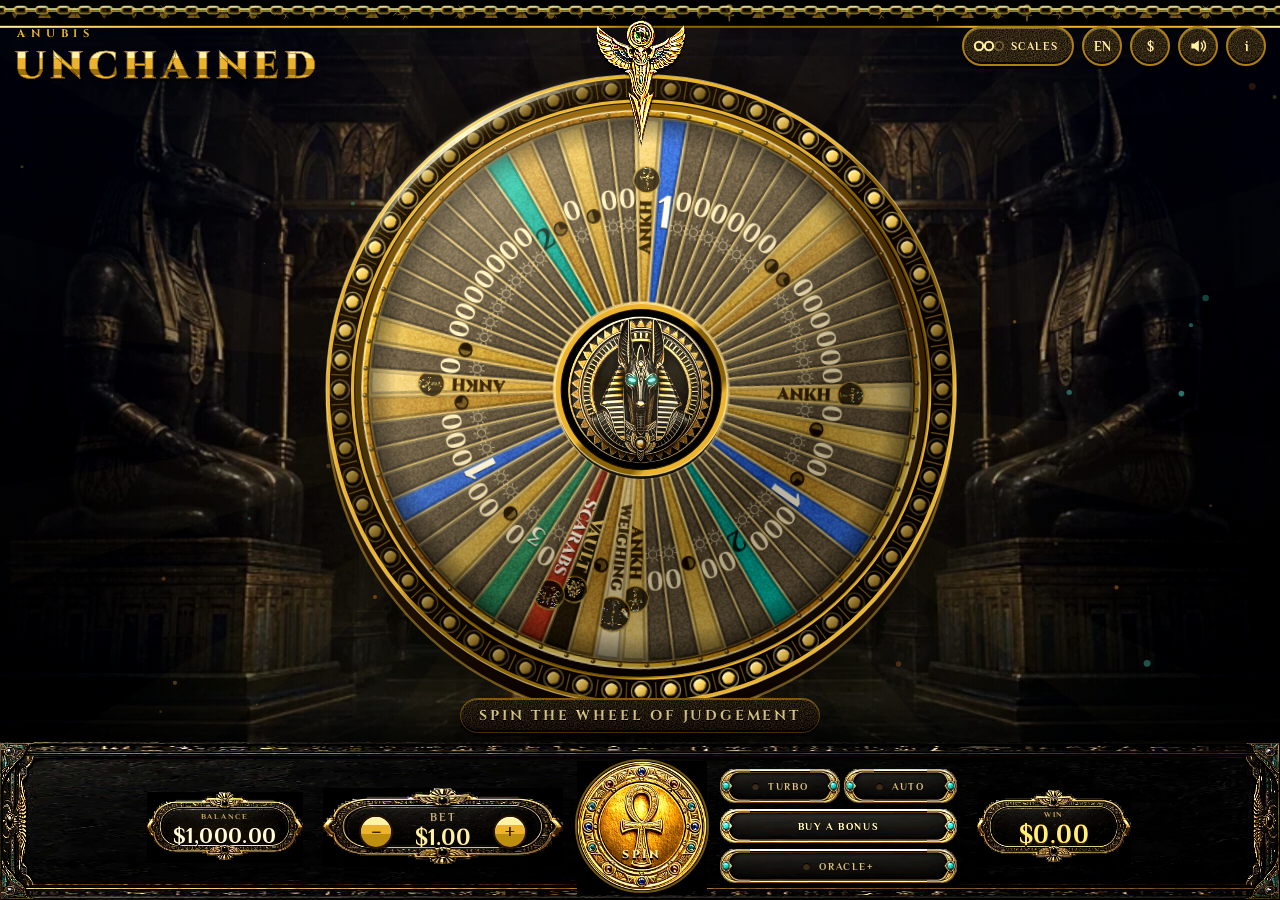
==== commit a7488ecd: "Pactes : décision du joueur avant le tour (Scribe / Balance / Chacal), un mode Stake par pacte à RTP" ====
--- a/index.html
+++ b/index.html
@@ -28,6 +28,7 @@
       <span class="b-big">UNCHAINED</span>
     </div>
     <div class="top-right">
+      <button class="pactBtn" id="btnPact" type="button" aria-label="Pact" aria-haspopup="dialog" aria-controls="modal"><span id="pactIco"></span><span id="pactText">PACT</span></button>
       <button class="ibtn" id="btnLang" type="button" aria-label="Language">EN</button>
       <button class="ibtn" id="btnCur" type="button" aria-label="Devise"></button>
       <button class="ibtn" id="btnSound" type="button" aria-label="Son" aria-expanded="false" aria-haspopup="dialog" aria-controls="mixer"><svg viewBox="0 0 24 24"><path id="sndPath" d="M4 9v6h4l5 4V5L8 9H4z"/><path id="sndWave" d="M16 8.5a5 5 0 0 1 0 7M18.5 6a8.5 8.5 0 0 1 0 12" fill="none" stroke="currentColor" stroke-width="1.8" stroke-linecap="round"/></svg></button>
@@ -98,6 +99,7 @@
 <script src="js/bonuses.js"></script>
 <script src="js/stats.js"></script>
 <script src="js/wrath.js"></script>
+<script src="js/pact.js"></script>
 <script src="js/rules.js"></script>
 <script src="js/replay.js"></script>
 <script src="js/main.js"></script>
--- a/css/style.css
+++ b/css/style.css
@@ -532,3 +532,29 @@
 #modal .sheet>.x{position:sticky;top:2px;right:auto;left:auto;float:right;margin:-8px -10px calc(-1*var(--tap)) 0;z-index:5}
 html[dir=rtl] #modal .sheet>.x{float:left;margin:-8px 0 calc(-1*var(--tap)) -10px}
 /* ===== fin conformité ===== */
+/* ===== PACTES (décision du joueur avant le tour) : bouton du haut, fenêtre de choix, puces du carrousel ===== */
+.pactBtn{height:40px;display:flex;align-items:center;gap:7px;padding:0 13px 0 10px;border-radius:99px;font:800 11px var(--f-text);letter-spacing:.14em;color:var(--gold-hi);background:var(--grain-gold),#1a140c;border:2px solid #9a7a2e;box-shadow:var(--bevel-stone),var(--drop);white-space:nowrap;position:relative}
+.pactBtn::after{content:'';position:absolute;inset:-5px}
+.pactBtn:hover:not(:disabled){filter:brightness(1.15);border-color:var(--gold-hi)}
+.pactBtn:disabled{filter:grayscale(.6) brightness(.65);cursor:default}
+.pactBtn.lv3{border-color:#e6b94a;box-shadow:var(--bevel-stone),var(--drop),0 0 10px rgba(255,200,80,.35)}
+.pactIco{width:30px;height:14px;display:block;color:var(--gold-hi)}
+.pactGrid{display:grid;grid-template-columns:repeat(auto-fit,minmax(190px,1fr));gap:12px;margin-top:14px}
+.pactCard{display:flex;flex-direction:column;align-items:center;gap:6px;padding:16px 14px 14px;border-radius:12px;background:var(--grain-gold),linear-gradient(180deg,#22180e,#0e0a06);border:2px solid #8a6a1e;box-shadow:var(--bevel-stone),0 4px 0 rgba(0,0,0,.7);text-align:center;color:var(--txt);transition:transform .15s,border-color .15s,box-shadow .15s}
+.pactCard:hover{transform:translateY(-2px);border-color:var(--gold-hi)}
+.pactCard:focus-visible{outline-offset:2px}
+.pactCard.on{border-color:var(--turq);box-shadow:var(--bevel-stone),0 4px 0 rgba(0,0,0,.7),0 0 14px rgba(111,240,221,.35)}
+.pactCard .pIco{color:var(--gold-hi)}.pactCard .pIco .pactIco{width:54px;height:24px}
+.pactCard h4{margin:0;font:900 13px var(--f-title);letter-spacing:.1em;color:var(--gold-hi);min-height:32px;display:grid;place-items:center}
+.pactCard small{font-size:12px;color:var(--dim);line-height:1.35}
+.pactCard dl{display:grid;grid-template-columns:auto 1fr;gap:3px 8px;margin:6px 0 0;font-size:11px;line-height:1.3;text-align:start;width:100%}
+.pactCard dt{color:var(--dim);font-weight:700}.pactCard dd{margin:0;color:var(--txt);font-variant-numeric:tabular-nums}
+.pactCard .go{margin-top:auto;padding-top:8px;font:800 11px var(--f-text);letter-spacing:.14em;color:var(--gold)}
+.pactCard.on .go{color:var(--turq)}
+.pactNote{margin-top:12px;font-size:12px}
+.spPact{display:inline-flex;align-items:center;gap:5px}.spPact .pactIco{width:24px;height:11px}
+@media (max-width:760px){.pactBtn{height:33px;padding:0 8px;gap:0}#pactText{display:none}}
+@media (max-width:400px){.pactBtn{height:31px}}
+@media (max-height:520px) and (orientation:landscape){.pactBtn{height:32px}}
+@media (max-height:260px),(max-width:520px) and (min-height:261px) and (max-height:340px){.pactBtn{height:26px;padding:0 5px;border-width:1px}.pactIco{width:22px;height:10px}#pactText{display:none}}
+/* ===== fin pactes ===== */
